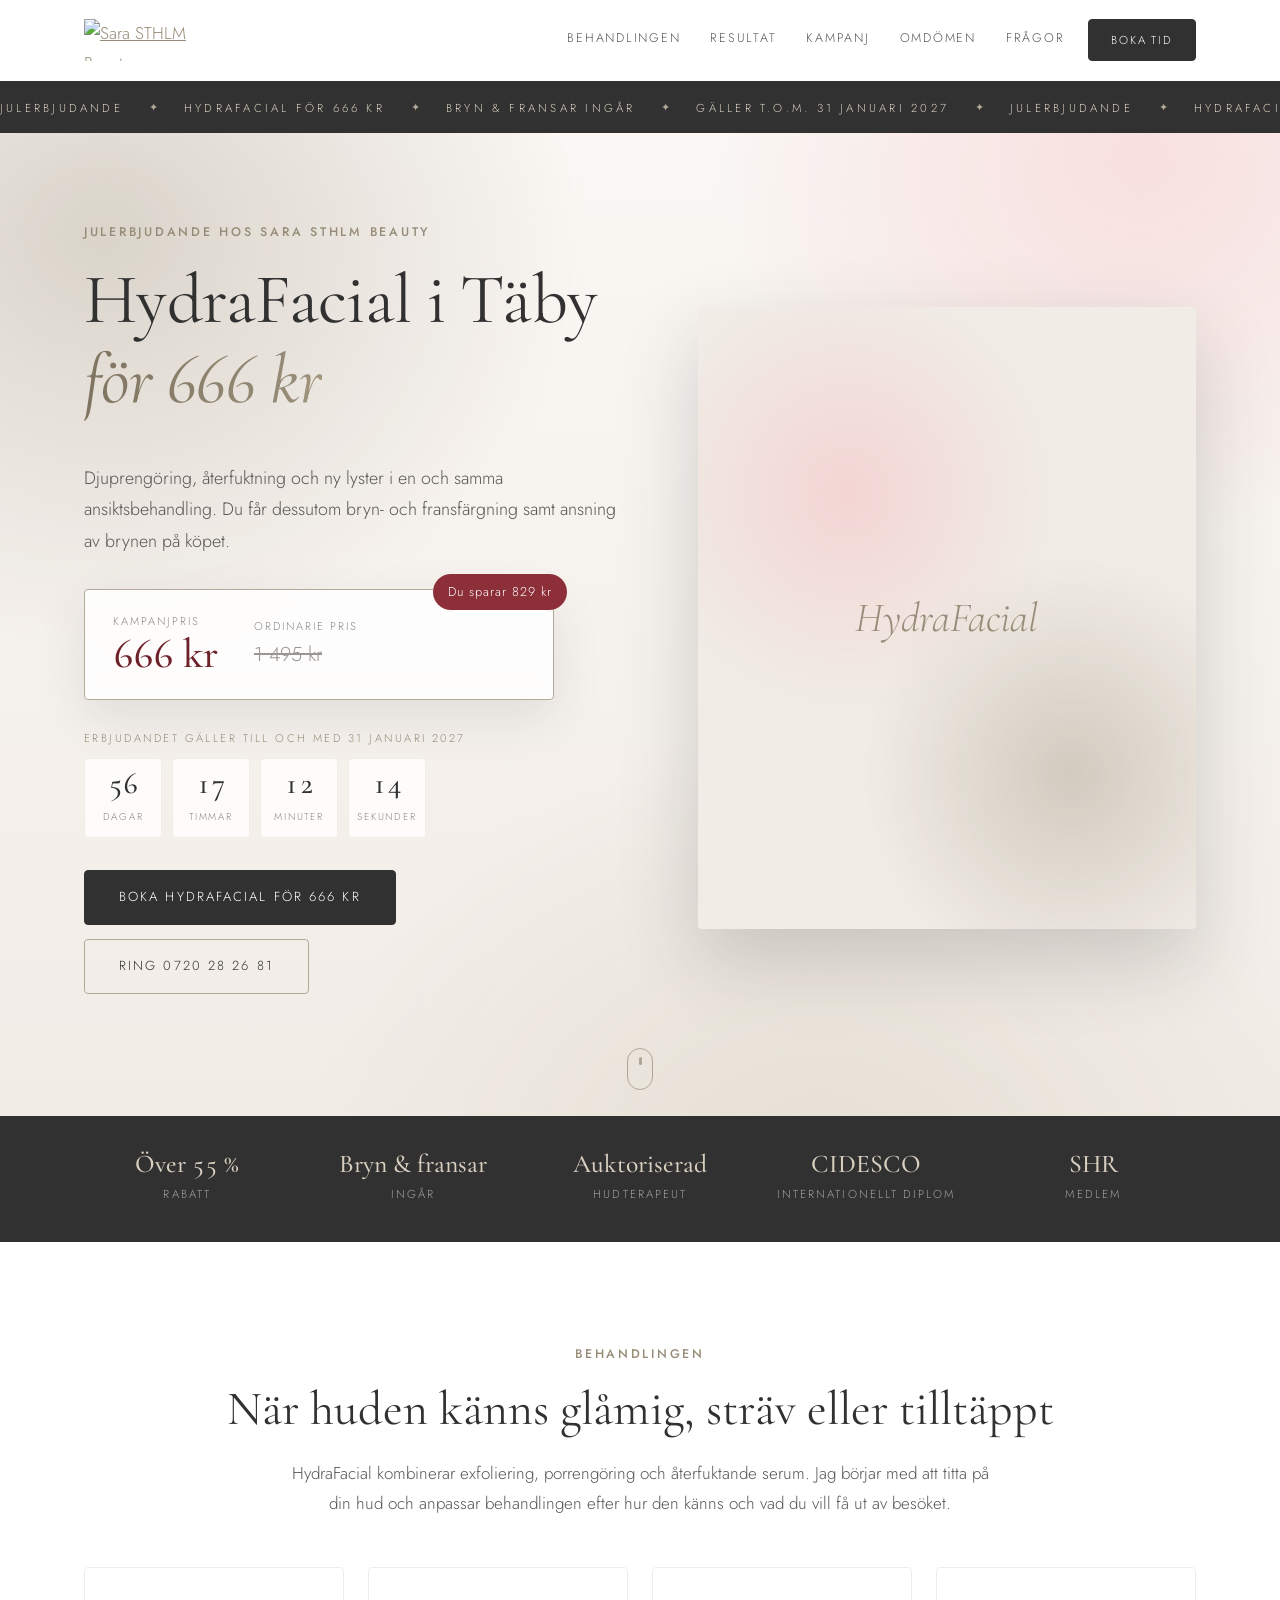
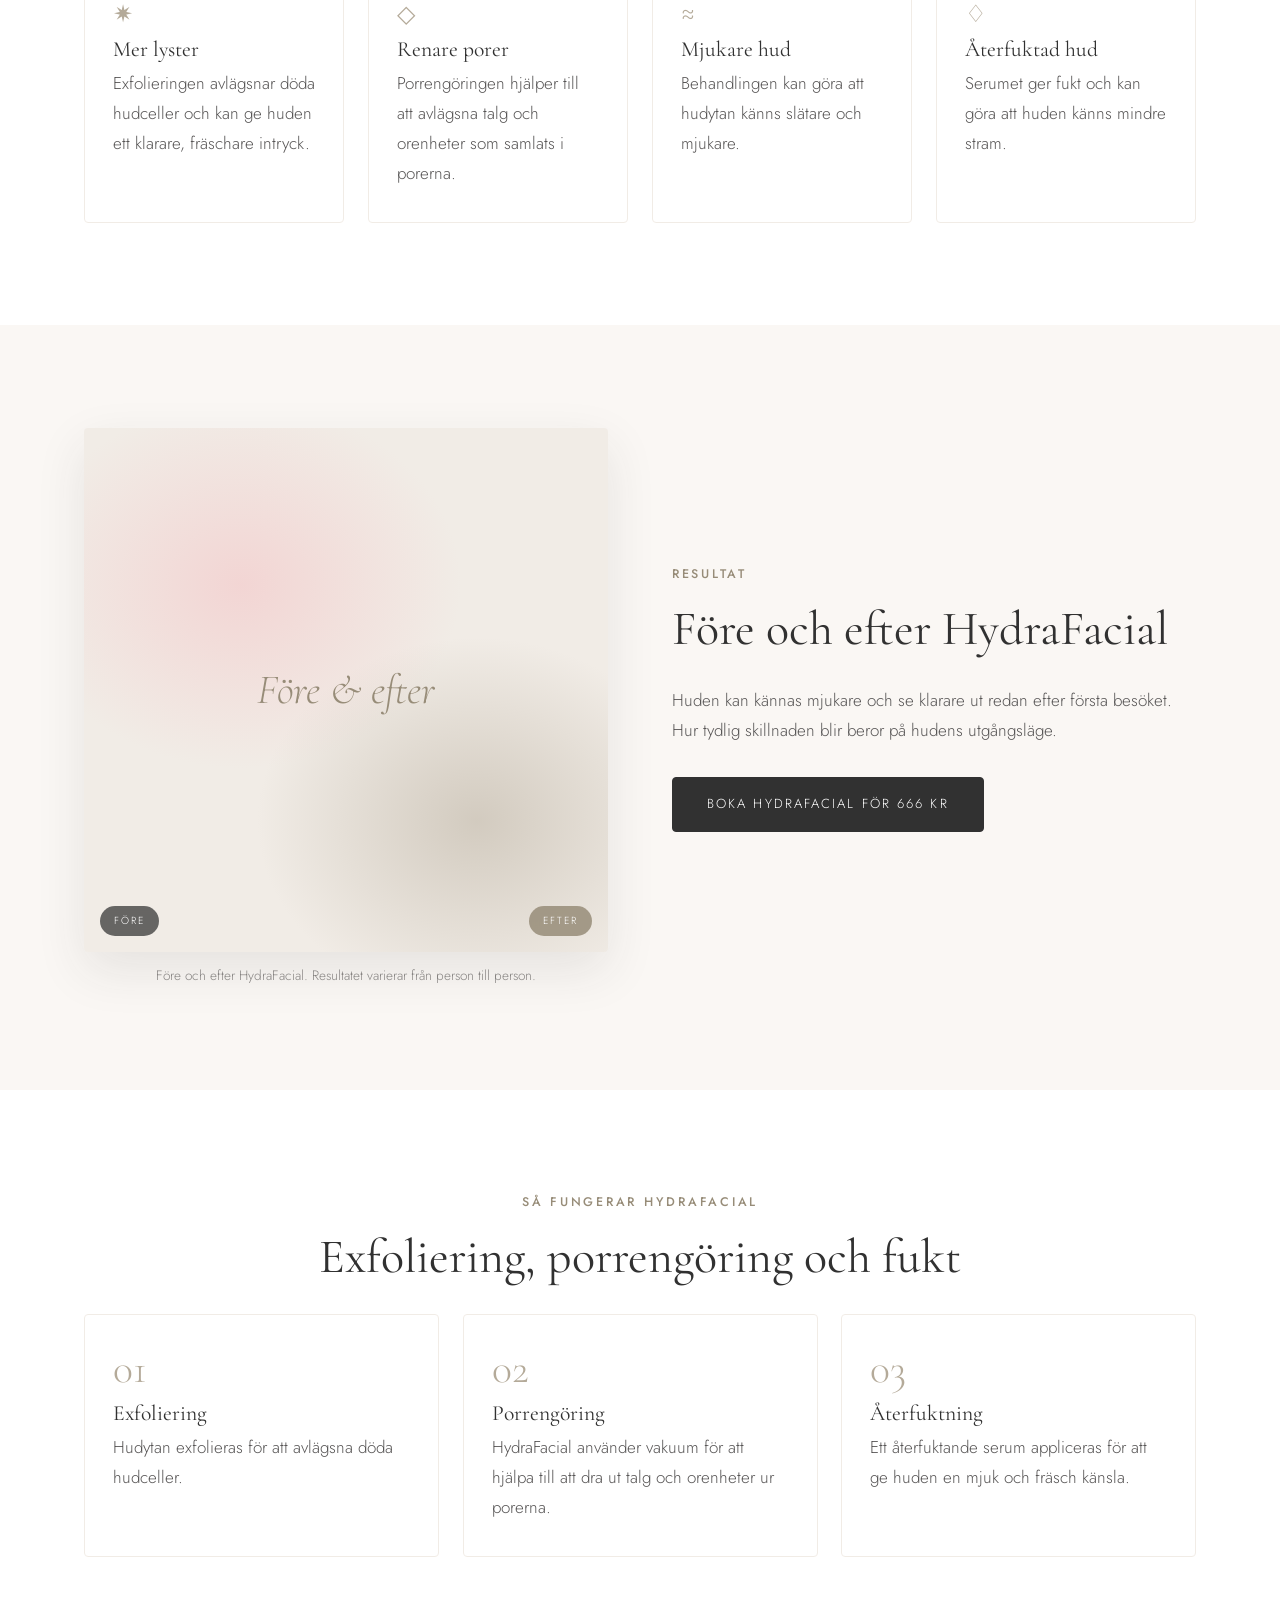
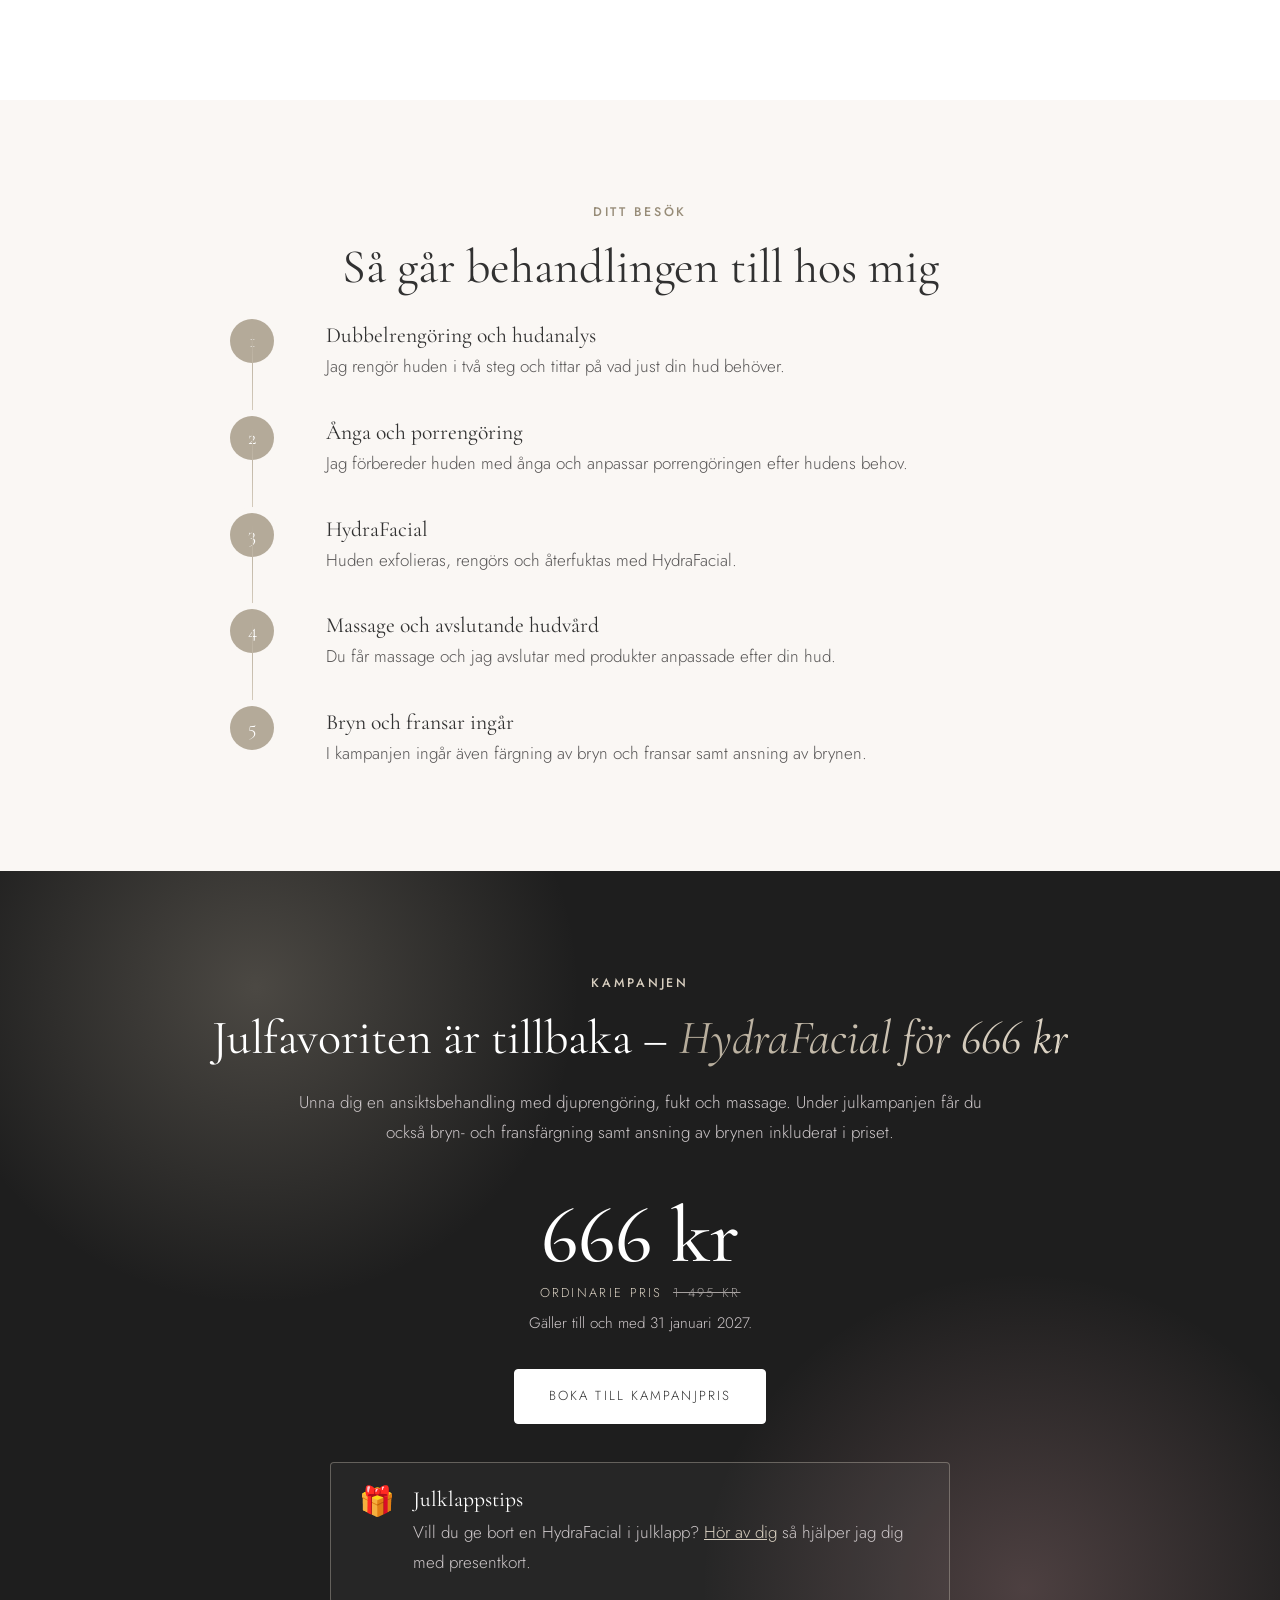
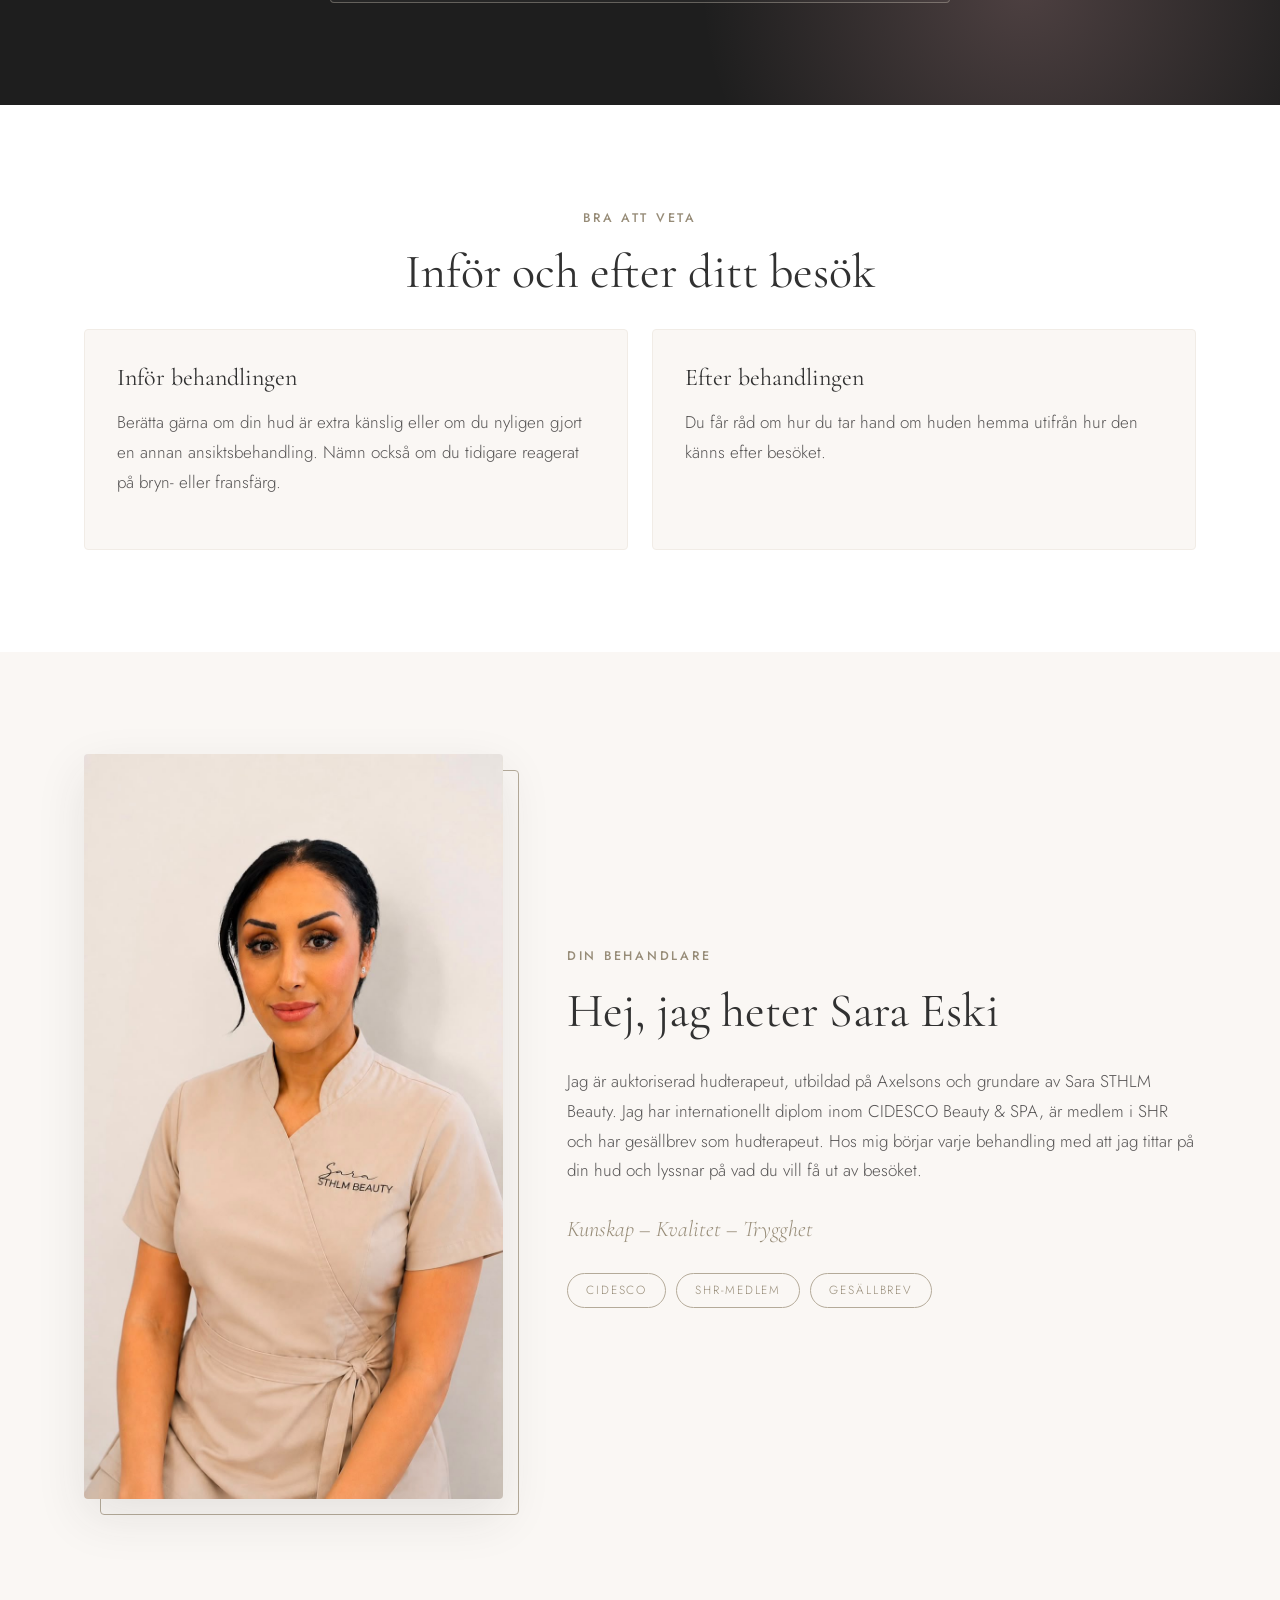
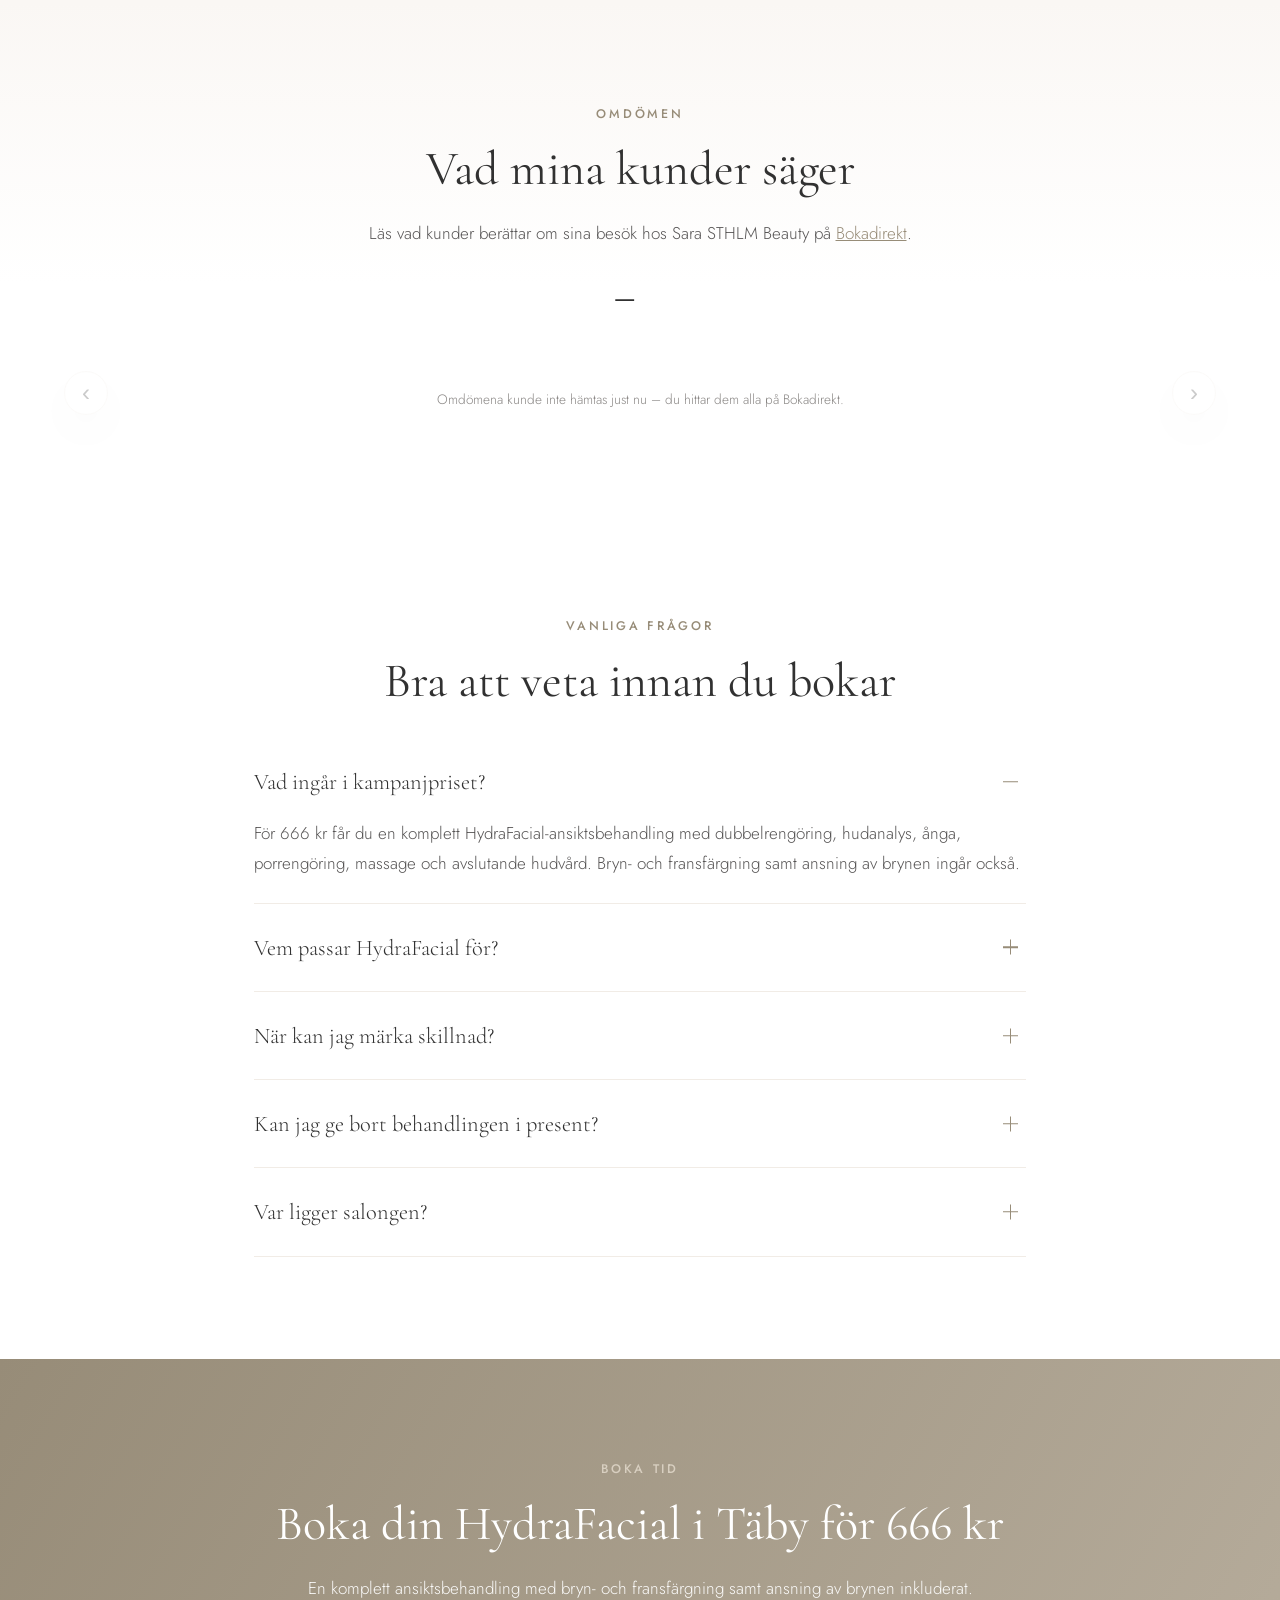
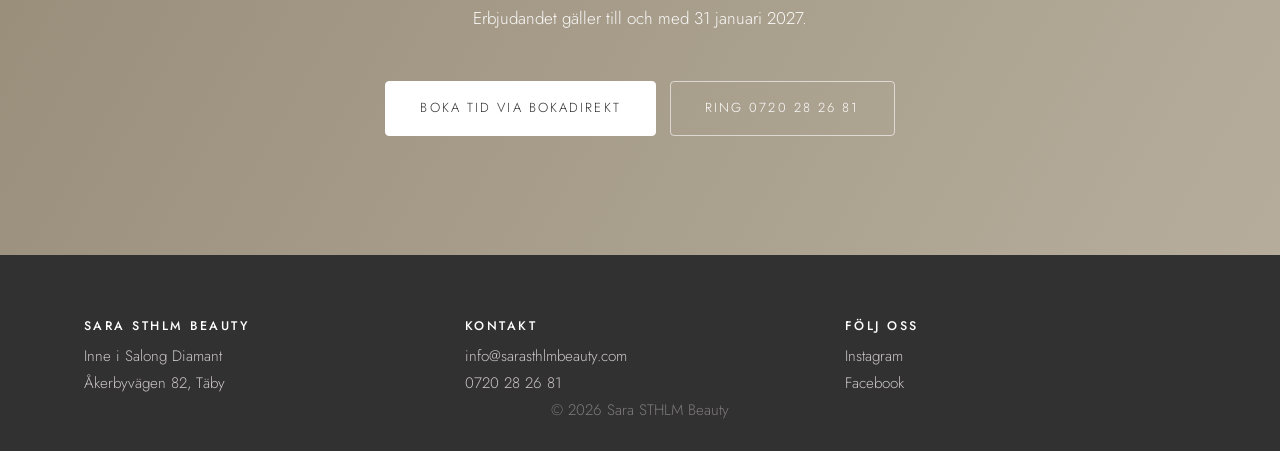
==== hydrafacial-jul.html @ 2bb3a69a "Add HydraFacial Christmas campaign landing page Co-authored-by: copilot-swe-agent[bot] <198982749+Co" ====
<!DOCTYPE html>
<html lang="sv">
<head>
<meta charset="UTF-8">
<meta name="viewport" content="width=device-width, initial-scale=1">
<title>HydraFacial i Täby för 666 kr | Sara STHLM Beauty</title>
<meta name="description" content="Boka HydraFacial i Täby för 666 kr hos Sara STHLM Beauty. Bryn- och fransfärgning samt ansning av brynen ingår. Gäller till 31 januari 2027.">
<meta name="theme-color" content="#313131">
<meta property="og:title" content="HydraFacial i Täby för 666 kr | Sara STHLM Beauty">
<meta property="og:description" content="Boka HydraFacial i Täby för 666 kr hos Sara STHLM Beauty. Bryn- och fransfärgning samt ansning av brynen ingår. Gäller till 31 januari 2027.">
<meta property="og:image" content="Images/hydrafacial-hero.jpg">
<meta property="og:type" content="website">
<meta property="og:locale" content="sv_SE">
<link rel="icon" href="https://sarasthlmbeauty.com/wp-content/uploads/2023/06/black512-e1685994272673-150x150.png">
<link rel="preconnect" href="https://fonts.googleapis.com">
<link rel="preconnect" href="https://fonts.gstatic.com" crossorigin>
<link href="https://fonts.googleapis.com/css2?family=Cormorant+Garamond:ital,wght@0,300;0,400;0,500;0,600;1,300;1,400&family=Jost:wght@300;400;500;600&display=swap" rel="stylesheet">
<link rel="stylesheet" href="styles.css">
<link rel="stylesheet" href="jul.css">
<!-- Meta Pixel Code -->
<script>
!function(f,b,e,v,n,t,s)
{if(f.fbq)return;n=f.fbq=function(){n.callMethod?
n.callMethod.apply(n,arguments):n.queue.push(arguments)};
if(!f._fbq)f._fbq=n;n.push=n;n.loaded=!0;n.version='2.0';
n.queue=[];t=b.createElement(e);t.async=!0;
t.src=v;s=b.getElementsByTagName(e)[0];
s.parentNode.insertBefore(t,s)}(window, document,'script',
'https://connect.facebook.net/en_US/fbevents.js');
fbq('init', '1080214781386083');
fbq('track', 'PageView');
</script>
<noscript><img height="1" width="1" style="display:none"
src="https://www.facebook.com/tr?id=1080214781386083&ev=PageView&noscript=1"
/></noscript>
<!-- End Meta Pixel Code -->
</head>
<body class="theme-jul">

<div class="scroll-progress" aria-hidden="true"><span></span></div>

<header class="site-header" id="top">
  <div class="wrap header-inner">
    <a class="logo" href="https://sarasthlmbeauty.com/" aria-label="Sara STHLM Beauty – startsida">
      <img src="https://sarasthlmbeauty.com/wp-content/uploads/2023/06/black72-rectangle-300x115.png" alt="Sara STHLM Beauty" width="300" height="115">
    </a>
    <nav class="header-nav" aria-label="Sidnavigering">
      <a href="#behandlingen">Behandlingen</a>
      <a href="#resultat">Resultat</a>
      <a href="#kampanj">Kampanj</a>
      <a href="#omdomen">Omdömen</a>
      <a href="#faq">Frågor</a>
    </nav>
    <a class="btn btn-small btn-shine" href="https://www.bokadirekt.se/places/sara-sthlm-beauty-58093" target="_blank" rel="noopener">Boka tid</a>
  </div>
</header>

<div class="ticker" aria-hidden="true">
  <div class="ticker-track">
    <span>Julerbjudande</span><i>✦</i><span>HydraFacial för 666 kr</span><i>✦</i><span>Bryn &amp; fransar ingår</span><i>✦</i><span>Gäller t.o.m. 31 januari 2027</span><i>✦</i>
    <span>Julerbjudande</span><i>✦</i><span>HydraFacial för 666 kr</span><i>✦</i><span>Bryn &amp; fransar ingår</span><i>✦</i><span>Gäller t.o.m. 31 januari 2027</span><i>✦</i>
  </div>
</div>

<!-- HERO -->
<section class="hero">
  <div class="hero-aura" aria-hidden="true"></div>
  <div class="hero-sparkles" aria-hidden="true"></div>
  <div class="wrap hero-inner">
    <div class="hero-copy">
      <span class="eyebrow" data-reveal>Julerbjudande hos Sara STHLM Beauty</span>
      <h1 data-reveal data-reveal-delay="80">
        <span class="line">HydraFacial i Täby</span>
        <span class="line"><em class="shimmer">för 666 kr</em></span>
      </h1>
      <p class="lead" data-reveal data-reveal-delay="160">Djuprengöring, återfuktning och ny lyster i en och samma ansiktsbehandling. Du får dessutom bryn- och fransfärgning samt ansning av brynen på köpet.</p>

      <div class="price-box" data-reveal data-reveal-delay="240">
        <div class="price-new">
          <span>Kampanjpris</span>
          <strong data-count-to="666" data-count-suffix=" kr">666 kr</strong>
        </div>
        <div class="price-old">
          <span>Ordinarie pris</span>
          <s>1 495 kr</s>
        </div>
        <div class="price-badge">Du sparar 829 kr</div>
      </div>

      <div class="countdown" data-reveal data-reveal-delay="300" data-deadline="2027-01-31T23:59:59+01:00">
        <p class="countdown-label">Erbjudandet gäller till och med 31 januari 2027</p>
        <div class="countdown-units">
          <div class="unit"><strong data-cd="days">–</strong><span>dagar</span></div>
          <div class="unit"><strong data-cd="hours">–</strong><span>timmar</span></div>
          <div class="unit"><strong data-cd="minutes">–</strong><span>minuter</span></div>
          <div class="unit"><strong data-cd="seconds">–</strong><span>sekunder</span></div>
        </div>
      </div>

      <div class="cta-row" data-reveal data-reveal-delay="360">
        <a class="btn btn-shine" href="https://www.bokadirekt.se/places/sara-sthlm-beauty-58093" target="_blank" rel="noopener">Boka HydraFacial för 666 kr</a>
        <a class="btn btn-ghost" href="tel:0720282681">Ring 0720 28 26 81</a>
      </div>
    </div>

    <figure class="hero-img" data-reveal="right" data-tilt>
      <div class="hero-img-frame img-slot" data-placeholder="HydraFacial">
        <!-- Lägg bilden i Images/hydrafacial-hero.jpg -->
        <img src="Images/hydrafacial-hero.jpg" alt="HydraFacial-behandling hos Sara STHLM Beauty i Täby" width="1320" height="1620" fetchpriority="high" onerror="this.parentNode.classList.add('is-missing')">
      </div>
    </figure>
  </div>

  <a class="scroll-hint" href="#behandlingen" aria-label="Scrolla ner"><span></span></a>
</section>

<!-- TRUST BAR -->
<section class="trustbar trustbar-5">
  <div class="wrap trustbar-inner">
    <div data-reveal><strong>Över 55 %</strong><span>rabatt</span></div>
    <div data-reveal data-reveal-delay="60"><strong>Bryn &amp; fransar</strong><span>ingår</span></div>
    <div data-reveal data-reveal-delay="120"><strong>Auktoriserad</strong><span>hudterapeut</span></div>
    <div data-reveal data-reveal-delay="180"><strong>CIDESCO</strong><span>internationellt diplom</span></div>
    <div data-reveal data-reveal-delay="240"><strong>SHR</strong><span>medlem</span></div>
  </div>
</section>

<!-- BEHANDLINGEN -->
<section class="section" id="behandlingen">
  <div class="wrap">
    <span class="eyebrow center" data-reveal>Behandlingen</span>
    <h2 class="center" data-reveal data-reveal-delay="60">När huden känns glåmig, sträv eller tilltäppt</h2>
    <p class="intro center" data-reveal data-reveal-delay="120">HydraFacial kombinerar exfoliering, porrengöring och återfuktande serum. Jag börjar med att titta på din hud och anpassar behandlingen efter hur den känns och vad du vill få ut av besöket.</p>

    <div class="grid grid-4">
      <article class="card" data-reveal>
        <span class="card-icon" aria-hidden="true">&#10039;</span>
        <h3>Mer lyster</h3>
        <p>Exfolieringen avlägsnar döda hudceller och kan ge huden ett klarare, fräschare intryck.</p>
      </article>
      <article class="card" data-reveal data-reveal-delay="80">
        <span class="card-icon" aria-hidden="true">&#9671;</span>
        <h3>Renare porer</h3>
        <p>Porrengöringen hjälper till att avlägsna talg och orenheter som samlats i porerna.</p>
      </article>
      <article class="card" data-reveal data-reveal-delay="160">
        <span class="card-icon" aria-hidden="true">&#8776;</span>
        <h3>Mjukare hud</h3>
        <p>Behandlingen kan göra att hudytan känns slätare och mjukare.</p>
      </article>
      <article class="card" data-reveal data-reveal-delay="240">
        <span class="card-icon" aria-hidden="true">&#9826;</span>
        <h3>Återfuktad hud</h3>
        <p>Serumet ger fukt och kan göra att huden känns mindre stram.</p>
      </article>
    </div>
  </div>
</section>

<!-- RESULTAT -->
<section class="section section-alt" id="resultat">
  <div class="wrap result">
    <figure class="result-img" data-reveal="left">
      <div class="img-slot" data-placeholder="Före &amp; efter">
        <!-- Lägg bilden i Images/hydrafacial-fore-efter.jpg -->
        <img src="Images/hydrafacial-fore-efter.jpg" alt="Före och efter HydraFacial" loading="lazy" width="1320" height="1320" onerror="this.parentNode.classList.add('is-missing')">
        <span class="img-tag img-tag-before">Före</span>
        <span class="img-tag img-tag-after">Efter</span>
      </div>
      <figcaption>Före och efter HydraFacial. Resultatet varierar från person till person.</figcaption>
    </figure>
    <div class="result-copy">
      <span class="eyebrow" data-reveal="right">Resultat</span>
      <h2 data-reveal="right" data-reveal-delay="60">Före och efter HydraFacial</h2>
      <p data-reveal="right" data-reveal-delay="120">Huden kan kännas mjukare och se klarare ut redan efter första besöket. Hur tydlig skillnaden blir beror på hudens utgångsläge.</p>
      <div class="cta-row" data-reveal="right" data-reveal-delay="180">
        <a class="btn btn-shine" href="https://www.bokadirekt.se/places/sara-sthlm-beauty-58093" target="_blank" rel="noopener">Boka HydraFacial för 666 kr</a>
      </div>
    </div>
  </div>
</section>

<!-- SÅ FUNGERAR HYDRAFACIAL -->
<section class="section">
  <div class="wrap">
    <span class="eyebrow center" data-reveal>Så fungerar HydraFacial</span>
    <h2 class="center" data-reveal data-reveal-delay="60">Exfoliering, porrengöring och fukt</h2>

    <div class="grid grid-3 steps">
      <article class="card card-step" data-reveal>
        <span class="step-no">01</span>
        <h3>Exfoliering</h3>
        <p>Hudytan exfolieras för att avlägsna döda hudceller.</p>
      </article>
      <article class="card card-step" data-reveal data-reveal-delay="120">
        <span class="step-no">02</span>
        <h3>Porrengöring</h3>
        <p>HydraFacial använder vakuum för att hjälpa till att dra ut talg och orenheter ur porerna.</p>
      </article>
      <article class="card card-step" data-reveal data-reveal-delay="240">
        <span class="step-no">03</span>
        <h3>Återfuktning</h3>
        <p>Ett återfuktande serum appliceras för att ge huden en mjuk och fräsch känsla.</p>
      </article>
    </div>
  </div>
</section>

<!-- DITT BESÖK -->
<section class="section section-alt">
  <div class="wrap">
    <span class="eyebrow center" data-reveal>Ditt besök</span>
    <h2 class="center" data-reveal data-reveal-delay="60">Så går behandlingen till hos mig</h2>

    <ol class="timeline">
      <li data-reveal="right">
        <h3>Dubbelrengöring och hudanalys</h3>
        <p>Jag rengör huden i två steg och tittar på vad just din hud behöver.</p>
      </li>
      <li data-reveal="right">
        <h3>Ånga och porrengöring</h3>
        <p>Jag förbereder huden med ånga och anpassar porrengöringen efter hudens behov.</p>
      </li>
      <li data-reveal="right">
        <h3>HydraFacial</h3>
        <p>Huden exfolieras, rengörs och återfuktas med HydraFacial.</p>
      </li>
      <li data-reveal="right">
        <h3>Massage och avslutande hudvård</h3>
        <p>Du får massage och jag avslutar med produkter anpassade efter din hud.</p>
      </li>
      <li data-reveal="right">
        <h3>Bryn och fransar ingår</h3>
        <p>I kampanjen ingår även färgning av bryn och fransar samt ansning av brynen.</p>
      </li>
    </ol>
  </div>
</section>

<!-- KAMPANJ -->
<section class="section campaign" id="kampanj">
  <div class="campaign-glow" aria-hidden="true"></div>
  <div class="wrap">
    <span class="eyebrow center light" data-reveal>Kampanjen</span>
    <h2 class="center" data-reveal data-reveal-delay="60">Julfavoriten är tillbaka – <em class="shimmer">HydraFacial för 666 kr</em></h2>
    <p class="intro center" data-reveal data-reveal-delay="120">Unna dig en ansiktsbehandling med djuprengöring, fukt och massage. Under julkampanjen får du också bryn- och fransfärgning samt ansning av brynen inkluderat i priset.</p>

    <div class="offer" data-reveal>
      <strong class="offer-price">666 kr</strong>
      <span class="offer-meta">Ordinarie pris <s>1 495 kr</s></span>
      <span class="offer-valid">Gäller till och med 31 januari 2027.</span>
    </div>

    <div class="cta-row center-row" data-reveal>
      <a class="btn btn-light btn-shine" href="https://www.bokadirekt.se/places/sara-sthlm-beauty-58093" target="_blank" rel="noopener">Boka till kampanjpris</a>
    </div>

    <div class="gift" data-reveal>
      <span class="gift-icon" aria-hidden="true">&#127873;</span>
      <div>
        <h3>Julklappstips</h3>
        <p>Vill du ge bort en HydraFacial i julklapp? <a href="mailto:info@sarasthlmbeauty.com?subject=Presentkort%20HydraFacial">Hör av dig</a> så hjälper jag dig med presentkort.</p>
      </div>
    </div>
  </div>
</section>

<!-- INFÖR OCH EFTER -->
<section class="section">
  <div class="wrap">
    <span class="eyebrow center" data-reveal>Bra att veta</span>
    <h2 class="center" data-reveal data-reveal-delay="60">Inför och efter ditt besök</h2>

    <div class="grid grid-2">
      <div class="panel" data-reveal="left">
        <h3 class="panel-title">Inför behandlingen</h3>
        <p>Berätta gärna om din hud är extra känslig eller om du nyligen gjort en annan ansiktsbehandling. Nämn också om du tidigare reagerat på bryn- eller fransfärg.</p>
      </div>
      <div class="panel" data-reveal="right">
        <h3 class="panel-title">Efter behandlingen</h3>
        <p>Du får råd om hur du tar hand om huden hemma utifrån hur den känns efter besöket.</p>
      </div>
    </div>
  </div>
</section>

<!-- BEHANDLARE -->
<section class="section section-alt">
  <div class="wrap therapist">
    <figure class="therapist-img" data-reveal="left">
      <img src="Images/Me.jpeg" alt="Sara Eski, auktoriserad hudterapeut" loading="lazy">
    </figure>
    <div class="therapist-copy">
      <span class="eyebrow" data-reveal="right">Din behandlare</span>
      <h2 data-reveal="right" data-reveal-delay="60">Hej, jag heter Sara Eski</h2>
      <p data-reveal="right" data-reveal-delay="120">Jag är auktoriserad hudterapeut, utbildad på Axelsons och grundare av Sara STHLM Beauty. Jag har internationellt diplom inom CIDESCO Beauty &amp; SPA, är medlem i SHR och har gesällbrev som hudterapeut. Hos mig börjar varje behandling med att jag tittar på din hud och lyssnar på vad du vill få ut av besöket.</p>
      <p class="motto" data-reveal="right" data-reveal-delay="180">Kunskap – Kvalitet – Trygghet</p>
      <ul class="badges" data-reveal="right" data-reveal-delay="240">
        <li>CIDESCO</li>
        <li>SHR-medlem</li>
        <li>Gesällbrev</li>
      </ul>
    </div>
  </div>
</section>

<!-- OMDÖMEN -->
<!-- Byt till den relativa sökvägen "/wp-json/custom/v1/bokadirekt-reviews" när sidan ligger på samma domän som WordPress. -->
<section class="section reviews-section" id="omdomen" data-reviews-endpoint="https://sarasthlmbeauty.com/wp-json/custom/v1/bokadirekt-reviews">
  <div class="wrap">
    <span class="eyebrow center" data-reveal>Omdömen</span>
    <h2 class="center" data-reveal data-reveal-delay="60">Vad mina kunder säger</h2>
    <p class="intro center" data-reveal data-reveal-delay="120">Läs vad kunder berättar om sina besök hos Sara STHLM Beauty på <a href="https://www.bokadirekt.se/places/sara-sthlm-beauty-58093" target="_blank" rel="noopener">Bokadirekt</a>.</p>

    <div class="reviews-summary" data-reviews-summary hidden>
      <strong class="reviews-score" data-reviews-average>&ndash;</strong>
      <span class="stars" data-reviews-stars aria-hidden="true"></span>
      <span class="reviews-count" data-reviews-count></span>
    </div>

    <div class="reviews-rail">
      <button class="rv-nav rv-prev" type="button" aria-label="Föregående omdömen" hidden>&lsaquo;</button>
      <div class="reviews-track" data-reviews-track tabindex="0" role="list" aria-label="Kundomdömen" aria-busy="true">
        <article class="review-card is-skeleton" aria-hidden="true"><span class="sk"></span><span class="sk"></span><span class="sk"></span><span class="sk"></span></article>
        <article class="review-card is-skeleton" aria-hidden="true"><span class="sk"></span><span class="sk"></span><span class="sk"></span><span class="sk"></span></article>
        <article class="review-card is-skeleton" aria-hidden="true"><span class="sk"></span><span class="sk"></span><span class="sk"></span><span class="sk"></span></article>
      </div>
      <button class="rv-nav rv-next" type="button" aria-label="Fler omdömen" hidden>&rsaquo;</button>
    </div>

    <p class="reviews-status" data-reviews-status role="status">Hämtar omdömen&hellip;</p>
  </div>
</section>

<!-- FAQ -->
<section class="section" id="faq">
  <div class="wrap wrap-narrow">
    <span class="eyebrow center" data-reveal>Vanliga frågor</span>
    <h2 class="center" data-reveal data-reveal-delay="60">Bra att veta innan du bokar</h2>

    <div class="faq" data-reveal>
      <details open>
        <summary>Vad ingår i kampanjpriset?</summary>
        <div class="faq-body"><p>För 666 kr får du en komplett HydraFacial-ansiktsbehandling med dubbelrengöring, hudanalys, ånga, porrengöring, massage och avslutande hudvård. Bryn- och fransfärgning samt ansning av brynen ingår också.</p></div>
      </details>
      <details>
        <summary>Vem passar HydraFacial för?</summary>
        <div class="faq-body"><p>Det kan passa dig som upplever att huden känns glåmig, sträv, torr eller tilltäppt. Jag gör en hudanalys på plats och anpassar behandlingen efter din hud.</p></div>
      </details>
      <details>
        <summary>När kan jag märka skillnad?</summary>
        <div class="faq-body"><p>Huden kan kännas mjukare och se mer återfuktad ut direkt efter besöket. Resultatet varierar från person till person.</p></div>
      </details>
      <details>
        <summary>Kan jag ge bort behandlingen i present?</summary>
        <div class="faq-body"><p>Ja, hör av dig om du vill ge bort en HydraFacial så hjälper jag dig med presentkort.</p></div>
      </details>
      <details>
        <summary>Var ligger salongen?</summary>
        <div class="faq-body"><p>Sara STHLM Beauty finns inne i Salong Diamant i Storstugan på <a href="https://www.google.com/maps?q=%C3%85kerbyv%C3%A4gen+82+T%C3%A4by" target="_blank" rel="noopener">Åkerbyvägen 82 i Täby</a>.</p></div>
      </details>
    </div>
  </div>
</section>

<!-- SLUT-CTA -->
<section class="final-cta">
  <div class="cta-shine" aria-hidden="true"></div>
  <div class="wrap">
    <span class="eyebrow center light" data-reveal>Boka tid</span>
    <h2 class="center" data-reveal data-reveal-delay="60">Boka din HydraFacial i Täby för 666 kr</h2>
    <p class="intro center" data-reveal data-reveal-delay="120">En komplett ansiktsbehandling med bryn- och fransfärgning samt ansning av brynen inkluderat. Erbjudandet gäller till och med 31 januari 2027.</p>
    <div class="cta-row center-row" data-reveal data-reveal-delay="180">
      <a class="btn btn-light btn-shine" href="https://www.bokadirekt.se/places/sara-sthlm-beauty-58093" target="_blank" rel="noopener">Boka tid via Bokadirekt</a>
      <a class="btn btn-ghost-light" href="tel:0720282681">Ring 0720 28 26 81</a>
    </div>
  </div>
</section>

<footer class="site-footer">
  <div class="wrap footer-grid footer-grid-3">
    <div data-reveal>
      <h4>Sara STHLM Beauty</h4>
      <p>Inne i Salong Diamant<br>
      <a href="https://www.google.com/maps?q=%C3%85kerbyv%C3%A4gen+82+T%C3%A4by" target="_blank" rel="noopener">Åkerbyvägen 82, Täby</a></p>
    </div>
    <div data-reveal data-reveal-delay="80">
      <h4>Kontakt</h4>
      <p><a href="mailto:info@sarasthlmbeauty.com">info@sarasthlmbeauty.com</a><br>
      <a href="tel:0720282681">0720 28 26 81</a></p>
    </div>
    <div data-reveal data-reveal-delay="160">
      <h4>Följ oss</h4>
      <p><a href="https://instagram.com/sarasthlmbeauty" target="_blank" rel="noopener">Instagram</a><br>
      <a href="https://www.facebook.com/sarasthlmbeauty" target="_blank" rel="noopener">Facebook</a></p>
    </div>
  </div>
  <p class="copyright">&copy; <span data-year>2026</span> Sara STHLM Beauty</p>
</footer>

<a class="sticky-cta" href="https://www.bokadirekt.se/places/sara-sthlm-beauty-58093" target="_blank" rel="noopener">Boka HydraFacial &ndash; 666 kr</a>
<a class="to-top" href="#top" aria-label="Till toppen">&uarr;</a>

<script src="script.js" defer></script>
</body>
</html>
---- styles.css ----
:root {
  --gold: #b4aa99;
  --gold-light: #d8cfc0;
  --gold-dark: #978c78;
  --soft: #ccc6c8;
  --pink: #f4b9bd;
  --ink: #313131;
  --ink-2: #1e1e1e;
  --muted: #585656;
  --cream: #faf7f4;
  --sand: #f1ece6;
  --white: #ffffff;
  --radius: 4px;
  --maxw: 1160px;
  --ease: cubic-bezier(.22, 1, .36, 1);
  --shadow-soft: 0 18px 50px rgba(49, 49, 49, .10);
  --shadow-deep: 0 30px 80px rgba(49, 49, 49, .20);
}

* { box-sizing: border-box; }

html {
  scroll-behavior: smooth;
  -webkit-text-size-adjust: 100%;
}

body {
  margin: 0;
  font-family: 'Jost', 'Helvetica Neue', Arial, sans-serif;
  font-weight: 300;
  font-size: 17px;
  line-height: 1.75;
  color: var(--muted);
  background: var(--white);
  overflow-x: hidden;
  -webkit-font-smoothing: antialiased;
}

img { max-width: 100%; display: block; height: auto; }
a { color: var(--gold-dark); }

:focus-visible {
  outline: 2px solid var(--gold-dark);
  outline-offset: 3px;
}

h1, h2, h3, h4 {
  font-family: 'Cormorant Garamond', Georgia, serif;
  color: var(--ink);
  font-weight: 400;
  line-height: 1.14;
  margin: 0 0 .6em;
}

h1 { font-size: clamp(2.5rem, 6vw, 4.4rem); letter-spacing: -.01em; }
h1 .line { display: block; }
h1 em, h2 em { font-style: italic; color: var(--gold-dark); }
h2 { font-size: clamp(1.95rem, 4vw, 3rem); }
h3 { font-size: 1.35rem; }
h4 { font-size: 1.1rem; letter-spacing: .04em; }

.wrap { width: 100%; max-width: var(--maxw); margin: 0 auto; padding: 0 24px; }
.wrap-narrow { max-width: 820px; }
.center { text-align: center; }
.center-row { justify-content: center; }

.eyebrow {
  display: block;
  font-size: .78rem;
  letter-spacing: .22em;
  text-transform: uppercase;
  color: var(--gold-dark);
  font-weight: 500;
  margin-bottom: 1rem;
}
.eyebrow.light { color: var(--gold-light); }

.intro { max-width: 720px; margin: 0 auto 3rem; }
h2.center + .intro { margin-top: -.4rem; }

.disclaimer {
  font-size: .86rem;
  color: #8a8785;
  text-align: center;
  max-width: 760px;
  margin: 2.5rem auto 0;
  font-style: italic;
}

/* ============ Shimmer text ============ */
.shimmer {
  background: linear-gradient(100deg, #7d735f 0%, var(--gold-dark) 30%, #c9b98f 46%, #e2d5b4 50%, #c9b98f 54%, var(--gold-dark) 70%, #7d735f 100%);
  background-size: 300% 100%;
  -webkit-background-clip: text;
  background-clip: text;
  color: transparent;
  animation: shimmer 7s linear infinite;
}
.campaign .shimmer {
  background-image: linear-gradient(100deg, var(--gold) 0%, var(--gold-light) 30%, #f7eddb 46%, #ffffff 50%, #f7eddb 54%, var(--gold-light) 70%, var(--gold) 100%);
}
@keyframes shimmer {
  0%   { background-position: 130% 0; }
  100% { background-position: -130% 0; }
}

/* ============ Scroll progress ============ */
.scroll-progress {
  position: fixed;
  inset: 0 0 auto 0;
  height: 3px;
  z-index: 90;
  pointer-events: none;
}
.scroll-progress span {
  display: block;
  height: 100%;
  width: 0;
  background: linear-gradient(90deg, var(--gold), var(--pink), var(--gold-dark));
  transition: width .1s linear;
}

/* ============ Buttons ============ */
.btn {
  position: relative;
  display: inline-block;
  background: var(--ink);
  color: var(--white);
  padding: 15px 34px;
  font-size: .82rem;
  letter-spacing: .16em;
  text-transform: uppercase;
  text-decoration: none;
  border: 1px solid var(--ink);
  border-radius: var(--radius);
  overflow: hidden;
  isolation: isolate;
  transition: background .3s var(--ease), color .3s var(--ease),
              border-color .3s var(--ease), transform .3s var(--ease),
              box-shadow .3s var(--ease);
}
.btn:hover,
.btn:focus-visible {
  background: var(--gold-dark);
  border-color: var(--gold-dark);
  color: var(--white);
  transform: translateY(-2px);
  box-shadow: 0 12px 28px rgba(151, 140, 120, .35);
}
.btn:active { transform: translateY(0); }

.btn-shine::after {
  content: "";
  position: absolute;
  top: 0;
  left: -120%;
  width: 60%;
  height: 100%;
  background: linear-gradient(100deg, transparent, rgba(255, 255, 255, .55), transparent);
  transform: skewX(-20deg);
  animation: btnShine 4.5s ease-in-out infinite;
  z-index: -1;
}
@keyframes btnShine {
  0%, 60% { left: -120%; }
  100%    { left: 160%; }
}

.btn-ghost { background: transparent; color: var(--ink); border-color: var(--gold); }
.btn-ghost:hover { background: var(--gold); border-color: var(--gold); color: var(--white); }

.btn-light { background: var(--white); color: var(--ink); border-color: var(--white); }
.btn-light:hover { background: var(--ink); color: var(--white); border-color: var(--ink); }

.btn-ghost-light { background: transparent; color: var(--white); border-color: rgba(255, 255, 255, .6); }
.btn-ghost-light:hover { background: var(--white); color: var(--ink); border-color: var(--white); }

.btn-small { padding: 10px 22px; font-size: .72rem; }

.cta-row { display: flex; flex-wrap: wrap; gap: 14px; margin: 2rem 0 1.2rem; }

/* ============ Header ============ */
.site-header {
  position: sticky;
  top: 0;
  z-index: 70;
  background: rgba(255, 255, 255, .9);
  backdrop-filter: blur(10px);
  border-bottom: 1px solid transparent;
  transition: box-shadow .4s var(--ease), border-color .4s var(--ease), background .4s var(--ease);
}
.site-header.is-stuck {
  border-bottom-color: var(--sand);
  box-shadow: 0 8px 30px rgba(49, 49, 49, .07);
  background: rgba(255, 255, 255, .97);
}
.header-inner { display: flex; align-items: center; gap: 24px; min-height: 80px; }
.logo img {
  height: 42px;
  width: auto;
  transition: height .4s var(--ease);
}
.site-header.is-stuck .logo img { height: 34px; }

.header-nav { margin-left: auto; display: flex; gap: 30px; }
.header-nav a {
  position: relative;
  color: var(--muted);
  text-decoration: none;
  font-size: .78rem;
  letter-spacing: .14em;
  text-transform: uppercase;
  padding-bottom: 3px;
}
.header-nav a::after {
  content: "";
  position: absolute;
  left: 0;
  bottom: 0;
  height: 1px;
  width: 100%;
  background: var(--gold-dark);
  transform: scaleX(0);
  transform-origin: right;
  transition: transform .4s var(--ease);
}
.header-nav a:hover { color: var(--gold-dark); }
.header-nav a:hover::after,
.header-nav a.is-active::after { transform: scaleX(1); transform-origin: left; }
.header-nav a.is-active { color: var(--ink); }

/* ============ Ticker ============ */
.ticker {
  background: var(--ink);
  color: var(--gold-light);
  overflow: hidden;
  padding: 11px 0;
  white-space: nowrap;
}
.ticker-track {
  display: inline-flex;
  align-items: center;
  gap: 26px;
  animation: ticker 34s linear infinite;
  will-change: transform;
}
.ticker span {
  font-size: .72rem;
  letter-spacing: .28em;
  text-transform: uppercase;
}
.ticker i { color: var(--gold); font-style: normal; font-size: .7rem; }
@keyframes ticker {
  from { transform: translateX(0); }
  to   { transform: translateX(-50%); }
}

/* ============ Hero ============ */
.hero {
  position: relative;
  overflow: hidden;
  background: linear-gradient(180deg, var(--cream) 0%, var(--sand) 100%);
  padding: clamp(54px, 7vw, 100px) 0 clamp(70px, 8vw, 120px);
}
.hero-aura {
  position: absolute;
  inset: -30% -20%;
  background:
    radial-gradient(38% 38% at 20% 25%, rgba(180, 170, 153, .45), transparent 70%),
    radial-gradient(34% 34% at 78% 20%, rgba(244, 185, 189, .38), transparent 70%),
    radial-gradient(40% 40% at 60% 85%, rgba(216, 207, 192, .45), transparent 70%);
  filter: blur(10px);
  animation: aura 22s ease-in-out infinite alternate;
  pointer-events: none;
}
@keyframes aura {
  0%   { transform: translate3d(0, 0, 0) scale(1); }
  50%  { transform: translate3d(3%, -2%, 0) scale(1.08); }
  100% { transform: translate3d(-3%, 2%, 0) scale(1.03); }
}

.hero-sparkles { position: absolute; inset: 0; pointer-events: none; }
.hero-sparkles i {
  position: absolute;
  width: 5px;
  height: 5px;
  border-radius: 50%;
  background: rgba(255, 255, 255, .95);
  box-shadow: 0 0 10px 2px rgba(216, 207, 192, .9);
  opacity: 0;
  animation: floatUp linear infinite;
}
@keyframes floatUp {
  0%   { opacity: 0; transform: translateY(20px) scale(.5); }
  15%  { opacity: .9; }
  85%  { opacity: .6; }
  100% { opacity: 0; transform: translateY(-130px) scale(1.15); }
}

.hero-inner {
  position: relative;
  display: grid;
  grid-template-columns: 1.05fr .95fr;
  gap: clamp(32px, 5vw, 72px);
  align-items: center;
}
.hero .lead { font-size: 1.12rem; max-width: 34em; }

.price-box {
  position: relative;
  display: flex;
  align-items: center;
  gap: 36px;
  background: rgba(255, 255, 255, .85);
  backdrop-filter: blur(6px);
  border: 1px solid var(--gold);
  border-radius: var(--radius);
  padding: 22px 28px;
  margin-top: 2rem;
  max-width: 470px;
  box-shadow: var(--shadow-soft);
}
.price-box span {
  display: block;
  font-size: .7rem;
  letter-spacing: .18em;
  text-transform: uppercase;
  color: #8a8785;
}
.price-old s { font-size: 1.25rem; color: #9a9694; }
.price-new strong {
  font-family: 'Cormorant Garamond', Georgia, serif;
  font-size: 2.6rem;
  font-weight: 500;
  color: var(--ink);
  line-height: 1.1;
  font-variant-numeric: tabular-nums;
}
.price-badge {
  position: absolute;
  top: -16px;
  right: -14px;
  background: var(--gold-dark);
  color: var(--white);
  font-size: .8rem;
  letter-spacing: .08em;
  padding: 7px 15px;
  border-radius: 999px;
  animation: pulse 2.8s var(--ease) infinite;
}
@keyframes pulse {
  0%, 100% { box-shadow: 0 0 0 0 rgba(151, 140, 120, .55); }
  70%      { box-shadow: 0 0 0 16px rgba(151, 140, 120, 0); }
}

/* Countdown */
.countdown { margin-top: 1.8rem; }
.countdown-label {
  margin: 0 0 .6rem;
  font-size: .7rem;
  letter-spacing: .22em;
  text-transform: uppercase;
  color: var(--gold-dark);
}
.countdown-units { display: flex; gap: 10px; flex-wrap: wrap; }
.countdown .unit {
  min-width: 78px;
  text-align: center;
  background: rgba(255, 255, 255, .8);
  border: 1px solid var(--sand);
  border-radius: var(--radius);
  padding: 10px 8px 8px;
}
.countdown .unit strong {
  display: block;
  font-family: 'Cormorant Garamond', Georgia, serif;
  font-size: 1.9rem;
  font-weight: 500;
  color: var(--ink);
  line-height: 1;
  font-variant-numeric: tabular-nums;
}
.countdown .unit span {
  font-size: .62rem;
  letter-spacing: .18em;
  text-transform: uppercase;
  color: #8a8785;
}
.countdown .unit strong.tick { animation: tick .45s var(--ease); }
@keyframes tick {
  0%   { transform: translateY(-40%); opacity: 0; }
  100% { transform: translateY(0); opacity: 1; }
}
.countdown.is-over .countdown-units { display: none; }

.fineprint { font-size: .85rem; color: #8a8785; margin: 0; }

/* Hero image */
.hero-img { margin: 0; perspective: 1000px; }
.hero-img-frame {
  position: relative;
  border-radius: var(--radius);
  overflow: hidden;
  box-shadow: var(--shadow-deep);
  transition: transform .5s var(--ease);
  transform-style: preserve-3d;
}
.hero-img-frame::after {
  content: "";
  position: absolute;
  inset: 0;
  background: linear-gradient(115deg, transparent 38%, rgba(255, 255, 255, .35) 50%, transparent 62%);
  transform: translateX(-120%);
  animation: sheen 6s ease-in-out infinite;
  pointer-events: none;
}
@keyframes sheen {
  0%, 55% { transform: translateX(-120%); }
  100%    { transform: translateX(120%); }
}
.hero-img img { width: 100%; }
.img-tag {
  position: absolute;
  bottom: 16px;
  background: rgba(49, 49, 49, .72);
  backdrop-filter: blur(4px);
  color: var(--white);
  font-size: .64rem;
  letter-spacing: .2em;
  text-transform: uppercase;
  padding: 6px 14px;
  border-radius: 999px;
}
.img-tag-before { left: 16px; }
.img-tag-after { right: 16px; background: rgba(151, 140, 120, .85); }
.hero-img figcaption {
  margin-top: 14px;
  font-size: .76rem;
  letter-spacing: .12em;
  text-transform: uppercase;
  color: #8a8785;
  text-align: center;
}

/* Scroll hint */
.scroll-hint {
  position: absolute;
  left: 50%;
  bottom: 26px;
  transform: translateX(-50%);
  width: 26px;
  height: 42px;
  border: 1px solid var(--gold-dark);
  border-radius: 999px;
  display: flex;
  justify-content: center;
  padding-top: 8px;
  opacity: .7;
}
.scroll-hint span {
  width: 3px;
  height: 8px;
  border-radius: 2px;
  background: var(--gold-dark);
  animation: scrollDot 1.8s var(--ease) infinite;
}
@keyframes scrollDot {
  0%   { opacity: 0; transform: translateY(-4px); }
  40%  { opacity: 1; }
  100% { opacity: 0; transform: translateY(14px); }
}

/* ============ Trust bar ============ */
.trustbar { background: var(--ink); color: var(--soft); padding: 34px 0; }
.trustbar-inner {
  display: grid;
  grid-template-columns: repeat(4, 1fr);
  gap: 20px;
  text-align: center;
}
.trustbar strong {
  display: block;
  font-family: 'Cormorant Garamond', Georgia, serif;
  font-size: 2rem;
  font-weight: 500;
  color: var(--gold-light);
  line-height: 1.1;
  font-variant-numeric: tabular-nums;
}
.trustbar span {
  font-size: .72rem;
  letter-spacing: .18em;
  text-transform: uppercase;
  color: #a5a09f;
}

/* ============ Sections ============ */
.section { padding: clamp(60px, 8vw, 110px) 0; }
.section-alt { background: var(--cream); }
[id] { scroll-margin-top: 100px; }

.grid { display: grid; gap: 24px; }
.grid-2 { grid-template-columns: repeat(2, 1fr); }
.grid-3 { grid-template-columns: repeat(3, 1fr); }

.card {
  position: relative;
  background: var(--white);
  border: 1px solid var(--sand);
  border-radius: var(--radius);
  padding: 34px 28px;
  overflow: hidden;
  transition: transform .45s var(--ease), box-shadow .45s var(--ease), border-color .45s var(--ease);
}
.card::before {
  content: "";
  position: absolute;
  top: 0;
  left: 0;
  right: 0;
  height: 2px;
  background: linear-gradient(90deg, var(--gold), var(--pink), var(--gold-dark));
  transform: scaleX(0);
  transform-origin: left;
  transition: transform .55s var(--ease);
}
.card:hover {
  transform: translateY(-6px);
  box-shadow: var(--shadow-soft);
  border-color: var(--gold-light);
}
.card:hover::before { transform: scaleX(1); }
.card h3 { margin-bottom: .35em; }
.card p { margin: 0; }
.card-icon {
  display: block;
  font-size: 1.5rem;
  color: var(--gold);
  line-height: 1;
  margin-bottom: .7rem;
  transition: transform .45s var(--ease);
}
.card:hover .card-icon { transform: translateY(-3px) rotate(-8deg) scale(1.1); }

.card-step { padding-top: 34px; }
.step-no {
  font-family: 'Cormorant Garamond', Georgia, serif;
  font-size: 2.6rem;
  color: var(--gold);
  line-height: 1;
  display: block;
  margin-bottom: .25em;
  transition: color .45s var(--ease);
}
.card-step:hover .step-no { color: var(--gold-dark); }
.steps { margin-bottom: 40px; }

/* ============ Panels & lists ============ */
.panel {
  background: var(--cream);
  border: 1px solid var(--sand);
  border-radius: var(--radius);
  padding: 34px 32px;
  transition: transform .45s var(--ease), box-shadow .45s var(--ease);
}
.panel:hover { transform: translateY(-4px); box-shadow: var(--shadow-soft); }
.section-alt .panel { background: var(--white); }
.panel-light { background: var(--white); border-color: transparent; }
.panel-title { font-size: 1.5rem; margin-bottom: .7em; }

.checklist { list-style: none; margin: 0; padding: 0; }
.checklist li { position: relative; padding-left: 32px; margin-bottom: 12px; }
.checklist li::before {
  content: "";
  position: absolute;
  left: 0;
  top: .52em;
  width: 16px;
  height: 9px;
  border-left: 1.5px solid var(--gold-dark);
  border-bottom: 1.5px solid var(--gold-dark);
  transform: rotate(-45deg) scale(.9);
  transform-origin: center;
}
.checklist-2 { columns: 2; column-gap: 40px; }
.checklist-2 li { break-inside: avoid; }

/* ============ Gallery ============ */
.gallery {
  columns: 4;
  column-gap: 16px;
}
.gallery figure { margin: 0 0 16px; break-inside: avoid; }
.zoom {
  position: relative;
  display: block;
  width: 100%;
  padding: 0;
  border: 0;
  background: var(--sand);
  border-radius: var(--radius);
  overflow: hidden;
  cursor: zoom-in;
  box-shadow: 0 6px 20px rgba(49, 49, 49, .06);
  transition: box-shadow .45s var(--ease), transform .45s var(--ease);
}
.zoom img {
  width: 100%;
  transition: transform .8s var(--ease), filter .5s var(--ease);
}
.zoom::after {
  content: "";
  position: absolute;
  inset: 0;
  background: linear-gradient(180deg, transparent 55%, rgba(49, 49, 49, .5));
  opacity: 0;
  transition: opacity .45s var(--ease);
}
.zoom-icon {
  position: absolute;
  z-index: 2;
  left: 50%;
  top: 50%;
  transform: translate(-50%, -50%) scale(.7);
  width: 46px;
  height: 46px;
  border-radius: 50%;
  border: 1px solid rgba(255, 255, 255, .85);
  color: var(--white);
  display: grid;
  place-items: center;
  font-size: 1.3rem;
  font-weight: 300;
  opacity: 0;
  transition: opacity .4s var(--ease), transform .4s var(--ease);
}
.zoom:hover, .zoom:focus-visible { transform: translateY(-4px); box-shadow: var(--shadow-soft); }
.zoom:hover img, .zoom:focus-visible img { transform: scale(1.07); }
.zoom:hover::after, .zoom:focus-visible::after { opacity: 1; }
.zoom:hover .zoom-icon, .zoom:focus-visible .zoom-icon { opacity: 1; transform: translate(-50%, -50%) scale(1); }

/* ============ Lightbox ============ */
.lightbox {
  position: fixed;
  inset: 0;
  z-index: 100;
  background: rgba(20, 20, 20, .93);
  backdrop-filter: blur(6px);
  display: grid;
  place-items: center;
  padding: 5vh 6vw;
  opacity: 0;
  transition: opacity .35s var(--ease);
}
.lightbox[hidden] { display: none; }
.lightbox.is-open { opacity: 1; }
.lb-stage { margin: 0; text-align: center; max-width: 100%; }
.lb-stage img {
  max-width: 100%;
  max-height: 80vh;
  width: auto;
  border-radius: var(--radius);
  box-shadow: 0 30px 90px rgba(0, 0, 0, .6);
  transform: scale(.94);
  opacity: 0;
  transition: transform .4s var(--ease), opacity .4s var(--ease);
  margin-inline: auto;
}
.lightbox.is-open .lb-stage img { transform: scale(1); opacity: 1; }
.lb-stage figcaption {
  margin-top: 16px;
  color: var(--gold-light);
  font-size: .76rem;
  letter-spacing: .18em;
  text-transform: uppercase;
}
.lightbox button {
  position: absolute;
  background: rgba(255, 255, 255, .1);
  border: 1px solid rgba(255, 255, 255, .28);
  color: var(--white);
  width: 48px;
  height: 48px;
  border-radius: 50%;
  font-size: 1.6rem;
  line-height: 1;
  cursor: pointer;
  display: grid;
  place-items: center;
  transition: background .3s var(--ease), transform .3s var(--ease);
}
.lightbox button:hover { background: rgba(255, 255, 255, .25); transform: scale(1.08); }
.lb-close { top: 22px; right: 22px; font-size: 1.3rem; }
.lb-prev { left: 18px; top: 50%; transform: translateY(-50%); }
.lb-next { right: 18px; top: 50%; transform: translateY(-50%); }
.lb-prev:hover, .lb-next:hover { transform: translateY(-50%) scale(1.08); }

/* ============ Timeline ============ */
.timeline {
  list-style: none;
  counter-reset: step;
  margin: 0 auto;
  padding: 0;
  max-width: 820px;
}
.timeline li {
  counter-increment: step;
  position: relative;
  padding: 0 0 38px 74px;
  margin-left: 22px;
}
.timeline li::after {
  content: "";
  position: absolute;
  left: 0;
  top: 8px;
  bottom: 0;
  width: 1px;
  background: linear-gradient(180deg, var(--gold), var(--gold-light));
  transform: scaleY(0);
  transform-origin: top;
  transition: transform .9s var(--ease) .15s;
}
.timeline li.is-visible::after { transform: scaleY(1); }
.timeline li:last-child { padding-bottom: 0; }
.timeline li:last-child::after { display: none; }
.timeline li::before {
  content: counter(step);
  position: absolute;
  left: -22px;
  top: -4px;
  width: 44px;
  height: 44px;
  border-radius: 50%;
  background: var(--gold);
  color: var(--white);
  display: flex;
  align-items: center;
  justify-content: center;
  font-family: 'Cormorant Garamond', Georgia, serif;
  font-size: 1.3rem;
  box-shadow: 0 0 0 6px var(--cream);
  transition: background .4s var(--ease), transform .4s var(--ease);
}
.timeline li:hover::before { background: var(--gold-dark); transform: scale(1.08); }
.timeline h3 { margin-bottom: .2em; }
.timeline p { margin: 0; }

/* ============ Campaign ============ */
.campaign {
  position: relative;
  overflow: hidden;
  background: var(--ink-2);
  color: var(--soft);
}
.campaign-glow {
  position: absolute;
  inset: -40% -10%;
  background:
    radial-gradient(30% 30% at 25% 30%, rgba(180, 170, 153, .30), transparent 70%),
    radial-gradient(30% 30% at 75% 70%, rgba(244, 185, 189, .22), transparent 70%);
  animation: aura 26s ease-in-out infinite alternate;
  pointer-events: none;
}
.campaign .wrap { position: relative; }
.campaign h2 { color: var(--white); }
.campaign .panel-light { color: var(--muted); }

/* ============ Therapist ============ */
.therapist {
  display: grid;
  grid-template-columns: .8fr 1.2fr;
  gap: clamp(30px, 5vw, 70px);
  align-items: center;
}
.therapist-img { margin: 0; position: relative; }
.therapist-img::before {
  content: "";
  position: absolute;
  inset: 16px -16px -16px 16px;
  border: 1px solid var(--gold);
  border-radius: var(--radius);
  z-index: 0;
}
.therapist-img img {
  position: relative;
  z-index: 1;
  width: 100%;
  border-radius: var(--radius);
  box-shadow: var(--shadow-soft);
}
.badges { list-style: none; display: flex; flex-wrap: wrap; gap: 10px; padding: 0; margin: 1.6rem 0 0; }
.badges li {
  border: 1px solid var(--gold);
  border-radius: 999px;
  padding: 6px 18px;
  font-size: .74rem;
  letter-spacing: .16em;
  text-transform: uppercase;
  color: var(--gold-dark);
  transition: background .35s var(--ease), color .35s var(--ease), transform .35s var(--ease);
}
.badges li:hover { background: var(--gold); color: var(--white); transform: translateY(-2px); }

/* ============ FAQ ============ */
.faq details {
  border-bottom: 1px solid var(--sand);
  padding: 6px 0;
}
.faq summary {
  cursor: pointer;
  list-style: none;
  font-family: 'Cormorant Garamond', Georgia, serif;
  font-size: 1.4rem;
  color: var(--ink);
  position: relative;
  padding: 18px 44px 18px 0;
  transition: color .3s var(--ease);
}
.faq summary:hover { color: var(--gold-dark); }
.faq summary::-webkit-details-marker { display: none; }
.faq summary::before,
.faq summary::after {
  content: "";
  position: absolute;
  right: 8px;
  top: 50%;
  background: var(--gold-dark);
  transition: transform .4s var(--ease), opacity .4s var(--ease);
}
.faq summary::before { width: 15px; height: 1.5px; transform: translateY(-50%); }
.faq summary::after { width: 1.5px; height: 15px; right: 15px; transform: translateY(-50%); }
.faq details[open] summary::after { transform: translateY(-50%) rotate(90deg); opacity: 0; }

.faq-body {
  overflow: hidden;
  animation: faqOpen .45s var(--ease);
}
.faq details[open] .faq-body { padding-bottom: 18px; }
@keyframes faqOpen {
  from { opacity: 0; transform: translateY(-8px); }
  to   { opacity: 1; transform: translateY(0); }
}
.faq-body p { margin: 0 0 14px; }
.faq-body p:last-child { margin-bottom: 0; }

.kur-table { margin: 18px 0; }
.kur-row {
  display: grid;
  grid-template-columns: 1fr auto auto;
  gap: 16px;
  align-items: baseline;
  padding: 12px 0;
  border-bottom: 1px dashed var(--sand);
  transition: padding-left .35s var(--ease);
}
.kur-row:hover { padding-left: 8px; }
.kur-row strong {
  font-family: 'Cormorant Garamond', Georgia, serif;
  font-size: 1.5rem;
  font-weight: 500;
  color: var(--ink);
}
.kur-row s { color: #9a9694; font-size: .95rem; }

/* ============ Reviews ============ */
.reviews-section { background: linear-gradient(180deg, var(--cream) 0%, var(--white) 55%); }

.reviews-summary {
  display: flex;
  align-items: center;
  justify-content: center;
  flex-wrap: wrap;
  gap: 8px 16px;
  margin: -1.4rem 0 2.6rem;
}
.reviews-score {
  font-family: 'Cormorant Garamond', Georgia, serif;
  font-size: 2.6rem;
  font-weight: 500;
  line-height: 1;
  color: var(--ink);
  font-variant-numeric: tabular-nums;
}
.stars { display: inline-flex; gap: 3px; line-height: 1; font-size: 1.05rem; color: var(--gold); }
.stars i { font-style: normal; }
.stars i.is-empty { color: #ded7cd; }
.reviews-count {
  font-size: .72rem;
  letter-spacing: .18em;
  text-transform: uppercase;
  color: #8a8785;
}

.reviews-rail { position: relative; }
.reviews-track {
  display: flex;
  gap: 20px;
  overflow-x: auto;
  scroll-snap-type: x mandatory;
  scroll-behavior: smooth;
  padding: 6px 2px 24px;
  scrollbar-width: none;
  -webkit-overflow-scrolling: touch;
}
.reviews-track::-webkit-scrollbar { display: none; }
.reviews-track:focus-visible { outline: 1px solid var(--gold-dark); outline-offset: 4px; }

.review-card {
  position: relative;
  flex: 0 0 min(340px, 80vw);
  scroll-snap-align: start;
  display: flex;
  flex-direction: column;
  background: var(--white);
  border: 1px solid var(--sand);
  border-radius: var(--radius);
  padding: 30px 26px 24px;
  overflow: hidden;
  box-shadow: 0 6px 20px rgba(49, 49, 49, .05);
  transition: transform .45s var(--ease), box-shadow .45s var(--ease), border-color .45s var(--ease);
}
.review-card:hover {
  transform: translateY(-6px);
  box-shadow: var(--shadow-soft);
  border-color: var(--gold-light);
}
.rv-quote {
  position: absolute;
  top: 10px;
  right: 20px;
  font-family: 'Cormorant Garamond', Georgia, serif;
  font-size: 4.6rem;
  line-height: 1;
  color: var(--sand);
  pointer-events: none;
}
.rv-stars { margin-bottom: 14px; }
.rv-text {
  margin: 0 0 22px;
  font-size: 1rem;
  color: var(--muted);
  white-space: pre-line;
}
.rv-meta {
  margin-top: auto;
  display: flex;
  align-items: center;
  gap: 12px;
  padding-top: 16px;
  border-top: 1px solid var(--sand);
}
.rv-avatar {
  flex: 0 0 auto;
  width: 38px;
  height: 38px;
  border-radius: 50%;
  display: grid;
  place-items: center;
  background: linear-gradient(135deg, var(--gold-light), var(--pink));
  color: var(--white);
  font-size: .9rem;
}
.rv-who { display: flex; flex-direction: column; line-height: 1.4; min-width: 0; }
.rv-who strong { font-weight: 500; font-size: .95rem; }
.rv-who time {
  font-size: .68rem;
  letter-spacing: .14em;
  text-transform: uppercase;
  color: #8a8785;
}

.rv-in { animation: rvIn .7s var(--ease) both; }
@keyframes rvIn {
  from { opacity: 0; transform: translateY(24px); }
  to   { opacity: 1; transform: none; }
}

.review-card.is-skeleton { border-style: dashed; box-shadow: none; min-height: 240px; }
.review-card.is-skeleton .sk {
  display: block;
  height: 12px;
  border-radius: 6px;
  margin-bottom: 14px;
  background: linear-gradient(90deg, var(--sand), #f8f5f1, var(--sand));
  background-size: 200% 100%;
  animation: skShimmer 1.5s linear infinite;
}
.review-card.is-skeleton .sk:nth-child(1) { width: 40%; }
.review-card.is-skeleton .sk:nth-child(3) { width: 85%; }
.review-card.is-skeleton .sk:nth-child(4) { width: 55%; }
@keyframes skShimmer {
  from { background-position: 200% 0; }
  to   { background-position: -200% 0; }
}

.rv-nav {
  position: absolute;
  top: 42%;
  z-index: 3;
  width: 44px;
  height: 44px;
  border-radius: 50%;
  background: var(--white);
  border: 1px solid var(--sand);
  color: var(--ink);
  font-size: 1.5rem;
  line-height: 1;
  cursor: pointer;
  display: grid;
  place-items: center;
  box-shadow: var(--shadow-soft);
  transition: background .3s var(--ease), color .3s var(--ease), transform .3s var(--ease), opacity .3s var(--ease);
}
.rv-nav:hover { background: var(--ink); color: var(--white); transform: scale(1.06); }
.rv-nav:disabled { opacity: .25; pointer-events: none; }
.rv-prev { left: -20px; }
.rv-next { right: -20px; }

.reviews-status {
  text-align: center;
  font-size: .85rem;
  color: #8a8785;
  margin: 0;
}
.reviews-status[hidden] { display: none; }

@media (max-width: 1240px) {
  .rv-prev { left: 4px; }
  .rv-next { right: 4px; }
}
@media (max-width: 720px) {
  .rv-nav { display: none; }
  .reviews-track { scroll-snap-type: x proximity; }
}

/* ============ Final CTA ============ */
.final-cta {
  position: relative;
  overflow: hidden;
  background: linear-gradient(120deg, var(--gold-dark) 0%, var(--gold) 45%, #cfc4b1 100%);
  background-size: 200% 200%;
  animation: ctaGradient 16s ease infinite;
  color: var(--white);
  padding: clamp(60px, 8vw, 100px) 0;
  text-align: center;
}
@keyframes ctaGradient {
  0%, 100% { background-position: 0% 50%; }
  50%      { background-position: 100% 50%; }
}
.cta-shine {
  position: absolute;
  inset: 0;
  background: linear-gradient(105deg, transparent 40%, rgba(255, 255, 255, .28) 50%, transparent 60%);
  transform: translateX(-100%);
  animation: sheen 8s ease-in-out infinite;
  pointer-events: none;
}
.final-cta .wrap { position: relative; }
.final-cta h2 { color: var(--white); }
.final-cta .intro { color: rgba(255, 255, 255, .94); }
.final-cta strong { color: var(--white); }

/* ============ Footer ============ */
.site-footer { background: var(--ink); color: var(--soft); padding: 64px 0 28px; }
.footer-grid { display: grid; grid-template-columns: repeat(4, 1fr); gap: 30px; }
.site-footer h4 {
  color: var(--white);
  font-family: 'Jost', sans-serif;
  font-size: .78rem;
  letter-spacing: .2em;
  text-transform: uppercase;
  font-weight: 500;
  margin-bottom: .8em;
}
.site-footer p { margin: 0; font-size: .95rem; }
.site-footer a {
  color: var(--soft);
  text-decoration: none;
  transition: color .3s var(--ease);
}
.site-footer a:hover { color: var(--gold-light); }
.copyright { text-align: center; font-size: .8rem; color: #7e7a7a; margin: 48px 0 0; }

/* ============ Floating controls ============ */
.to-top {
  position: fixed;
  right: 22px;
  bottom: 22px;
  z-index: 65;
  width: 46px;
  height: 46px;
  border-radius: 50%;
  background: var(--ink);
  color: var(--white);
  display: grid;
  place-items: center;
  text-decoration: none;
  font-size: 1.1rem;
  opacity: 0;
  pointer-events: none;
  transform: translateY(12px);
  transition: opacity .4s var(--ease), transform .4s var(--ease), background .3s var(--ease);
}
.to-top.is-visible { opacity: 1; pointer-events: auto; transform: translateY(0); }
.to-top:hover { background: var(--gold-dark); }

.sticky-cta { display: none; }

/* ============ Reveal animations ============ */
[data-reveal] {
  opacity: 0;
  transform: translateY(28px);
  transition: opacity .8s var(--ease), transform .8s var(--ease);
  will-change: opacity, transform;
}
[data-reveal="left"]  { transform: translateX(-36px); }
[data-reveal="right"] { transform: translateX(36px); }
[data-reveal].is-visible { opacity: 1; transform: none; }

.no-js [data-reveal] { opacity: 1; transform: none; }

/* ============ Responsive ============ */
@media (max-width: 1024px) {
  .header-nav { gap: 20px; }
}

@media (max-width: 980px) {
  .hero-inner { grid-template-columns: 1fr; }
  .hero-img { order: -1; max-width: 520px; margin-inline: auto; }
  .grid-3 { grid-template-columns: repeat(2, 1fr); }
  .gallery { columns: 2; }
  .therapist { grid-template-columns: 1fr; }
  .therapist-img { max-width: 380px; }
  .footer-grid { grid-template-columns: repeat(2, 1fr); }
  .header-nav { display: none; }
  .trustbar-inner { grid-template-columns: repeat(2, 1fr); gap: 26px; }
  .scroll-hint { display: none; }
}

@media (max-width: 640px) {
  body { font-size: 16px; padding-bottom: 78px; }
  .grid-2, .grid-3 { grid-template-columns: 1fr; }
  .checklist-2 { columns: 1; }
  .price-box { flex-direction: column; align-items: flex-start; gap: 14px; }
  .price-badge { top: -14px; right: 16px; }
  .cta-row .btn { width: 100%; text-align: center; }
  .footer-grid { grid-template-columns: 1fr; text-align: center; }
  .countdown .unit { min-width: 0; flex: 1; }
  .to-top { bottom: 84px; right: 16px; }
  .lb-prev { left: 8px; }
  .lb-next { right: 8px; }

  .sticky-cta {
    display: block;
    position: fixed;
    left: 16px;
    right: 16px;
    bottom: 16px;
    z-index: 60;
    background: var(--ink);
    color: var(--white);
    text-align: center;
    padding: 15px;
    border-radius: var(--radius);
    text-decoration: none;
    font-size: .8rem;
    letter-spacing: .16em;
    text-transform: uppercase;
    box-shadow: 0 10px 30px rgba(0, 0, 0, .28);
    transform: translateY(120%);
    transition: transform .45s var(--ease);
  }
  .sticky-cta.is-visible { transform: translateY(0); }
}

/* ============ Reduced motion ============ */
@media (prefers-reduced-motion: reduce) {
  html { scroll-behavior: auto; }
  *,
  *::before,
  *::after {
    animation-duration: .001ms !important;
    animation-iteration-count: 1 !important;
    transition-duration: .001ms !important;
  }
  [data-reveal] { opacity: 1; transform: none; }
  .hero-sparkles, .cta-shine { display: none; }
}

@media print {
  .site-header, .ticker, .sticky-cta, .to-top, .scroll-progress, .lightbox, .scroll-hint { display: none !important; }
  [data-reveal] { opacity: 1 !important; transform: none !important; }
}
---- jul.css ----
/* Supplement till styles.css för julkampanjsidan (hydrafacial-jul.html) */

.theme-jul { --jul: #8c2f39; --jul-dark: #6e2129; }

.theme-jul .price-badge {
  background: var(--jul);
  animation-name: pulseJul;
}
@keyframes pulseJul {
  0%, 100% { box-shadow: 0 0 0 0 rgba(140, 47, 57, .45); }
  70%      { box-shadow: 0 0 0 16px rgba(140, 47, 57, 0); }
}
.theme-jul .price-new strong { color: var(--jul-dark); }

/* Grids */
.grid-4 { grid-template-columns: repeat(4, 1fr); }
.trustbar-5 .trustbar-inner { grid-template-columns: repeat(5, 1fr); }
.trustbar-5 strong { font-size: 1.6rem; }

/* Bildplatser – visar en snygg platshållare tills riktig bild finns */
.img-slot { position: relative; overflow: hidden; border-radius: var(--radius); }
.img-slot img { width: 100%; }
.img-slot.is-missing {
  aspect-ratio: 4 / 5;
  background:
    radial-gradient(60% 50% at 30% 30%, rgba(244, 185, 189, .45), transparent 70%),
    radial-gradient(60% 50% at 75% 75%, rgba(180, 170, 153, .5), transparent 70%),
    var(--sand);
  display: grid;
  place-items: center;
}
.img-slot.is-missing img { display: none; }
.img-slot.is-missing::before {
  content: attr(data-placeholder);
  font-family: 'Cormorant Garamond', Georgia, serif;
  font-style: italic;
  font-size: clamp(1.8rem, 4vw, 2.6rem);
  color: var(--gold-dark);
}

/* Resultat */
.result {
  display: grid;
  grid-template-columns: 1fr 1fr;
  gap: clamp(30px, 5vw, 70px);
  align-items: center;
}
.result-img { margin: 0; }
.result-img .img-slot { box-shadow: var(--shadow-soft); }
.result-img .img-slot.is-missing { aspect-ratio: 1 / 1; }
.result-img figcaption {
  margin-top: 12px;
  font-size: .85rem;
  color: #8a8785;
  text-align: center;
}

/* Kampanj */
.offer {
  display: flex;
  flex-direction: column;
  align-items: center;
  gap: 6px;
  text-align: center;
  margin: 0 auto;
}
.offer-price {
  font-family: 'Cormorant Garamond', Georgia, serif;
  font-size: clamp(3.4rem, 8vw, 5rem);
  font-weight: 500;
  line-height: 1;
  color: var(--white);
}
.offer-meta { font-size: .8rem; letter-spacing: .18em; text-transform: uppercase; color: var(--gold-light); }
.offer-meta s { color: #a5a09f; margin-left: 4px; }
.offer-valid { font-size: .95rem; color: var(--soft); }

.gift {
  display: flex;
  gap: 18px;
  align-items: flex-start;
  max-width: 620px;
  margin: 2.4rem auto 0;
  padding: 24px 28px;
  border: 1px solid rgba(216, 207, 192, .35);
  border-radius: var(--radius);
  background: rgba(255, 255, 255, .04);
}
.gift-icon { font-size: 1.8rem; line-height: 1; }
.gift h3 { color: var(--white); margin-bottom: .3em; }
.gift p { margin: 0; }
.gift a { color: var(--gold-light); }

.motto {
  font-family: 'Cormorant Garamond', Georgia, serif;
  font-style: italic;
  font-size: 1.4rem;
  color: var(--gold-dark);
}

.footer-grid-3 { grid-template-columns: repeat(3, 1fr); }

@media (max-width: 980px) {
  .grid-4 { grid-template-columns: repeat(2, 1fr); }
  .trustbar-5 .trustbar-inner { grid-template-columns: repeat(3, 1fr); }
  .result { grid-template-columns: 1fr; }
  .result-img { max-width: 520px; margin-inline: auto; }
  .theme-jul .hero-img { width: 100%; }
  .footer-grid-3 { grid-template-columns: repeat(2, 1fr); }
}

@media (max-width: 640px) {
  .grid-4 { grid-template-columns: 1fr; }
  .trustbar-5 .trustbar-inner { grid-template-columns: repeat(2, 1fr); }
  .footer-grid-3 { grid-template-columns: 1fr; }
  .gift { flex-direction: column; text-align: center; align-items: center; }
}
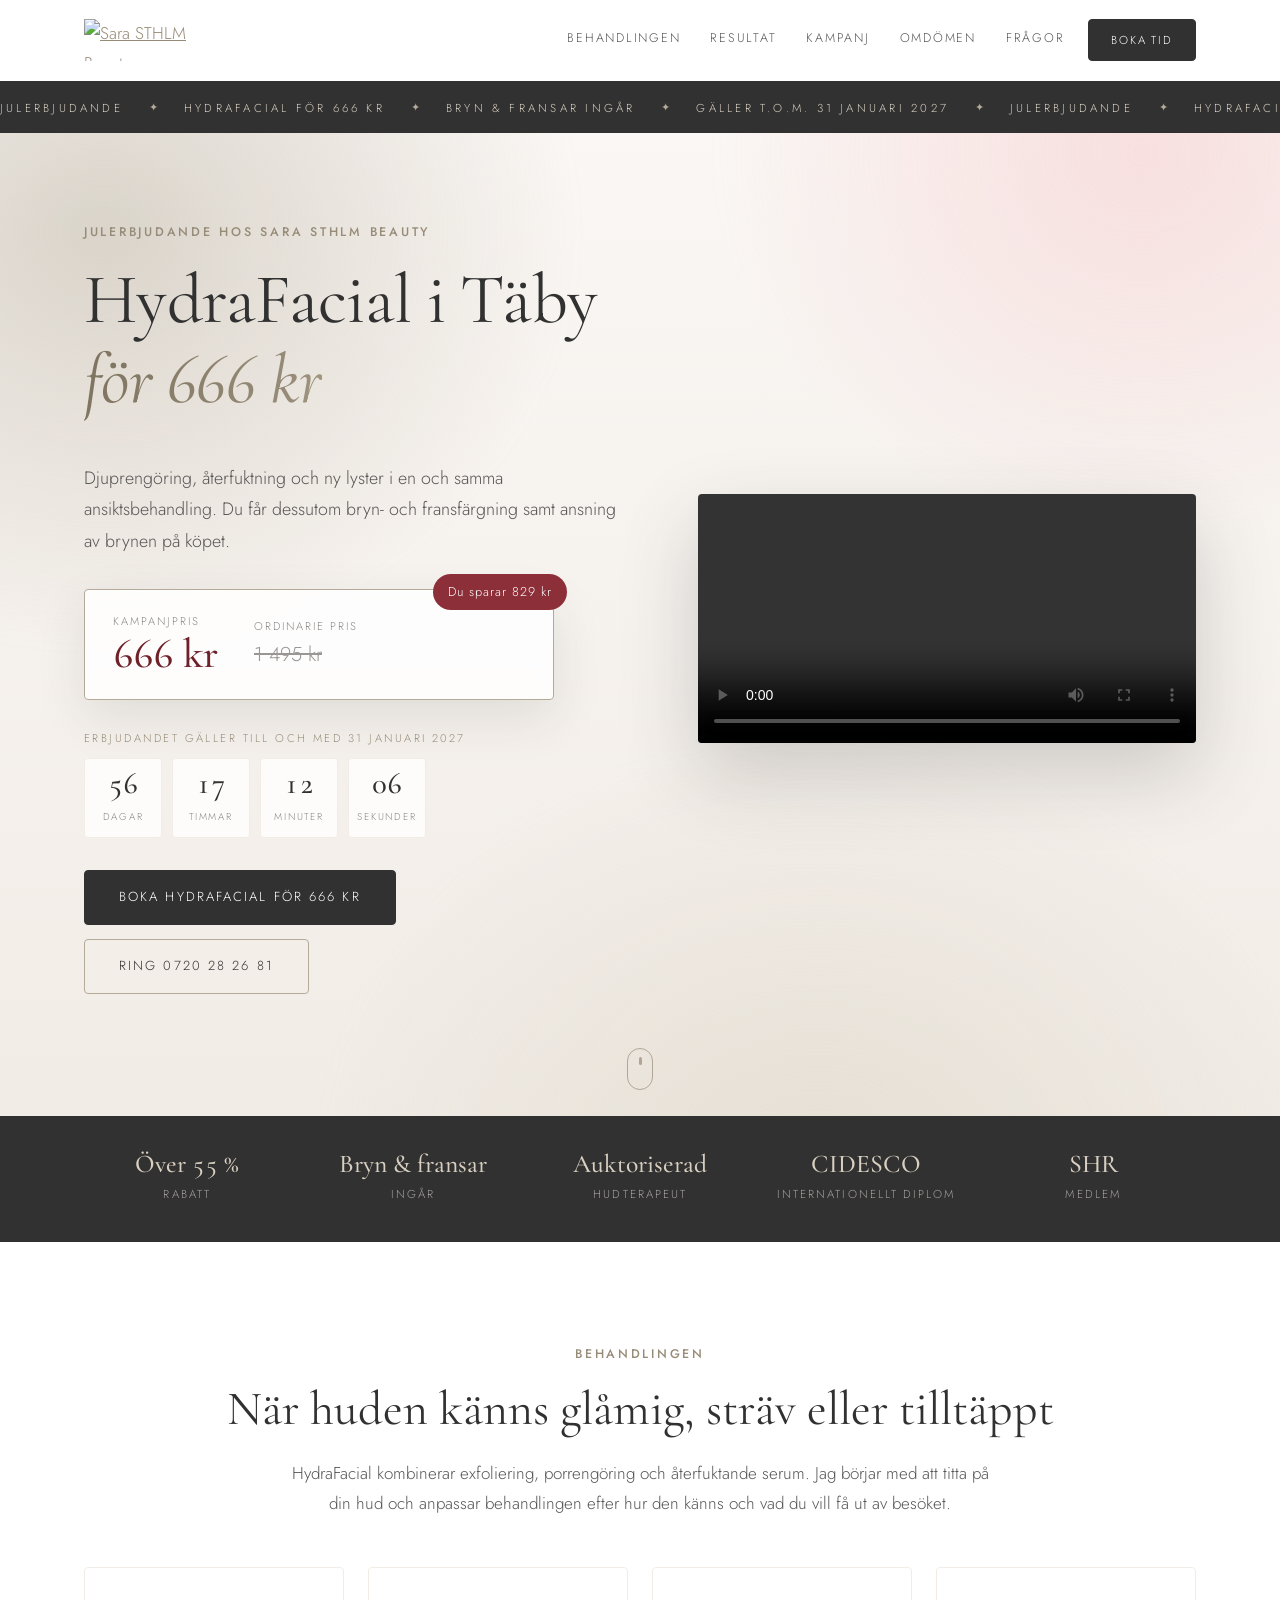
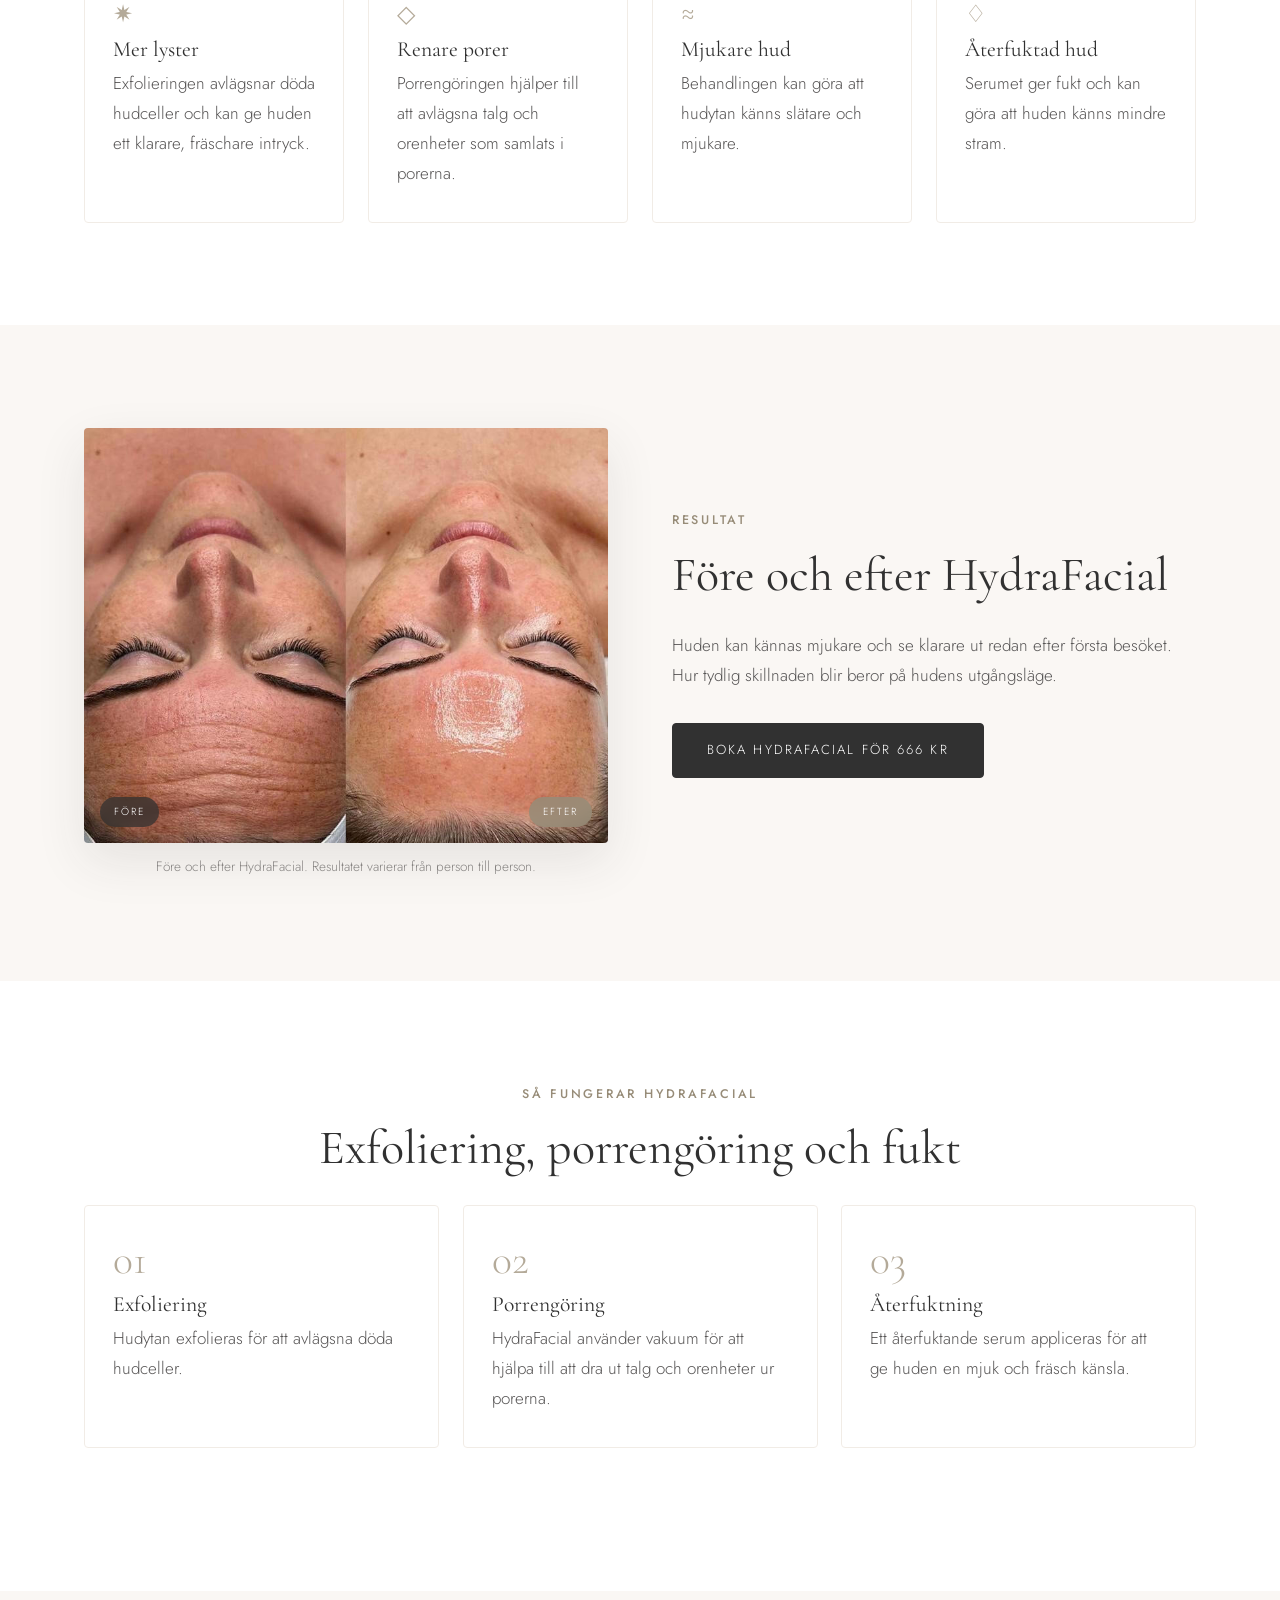
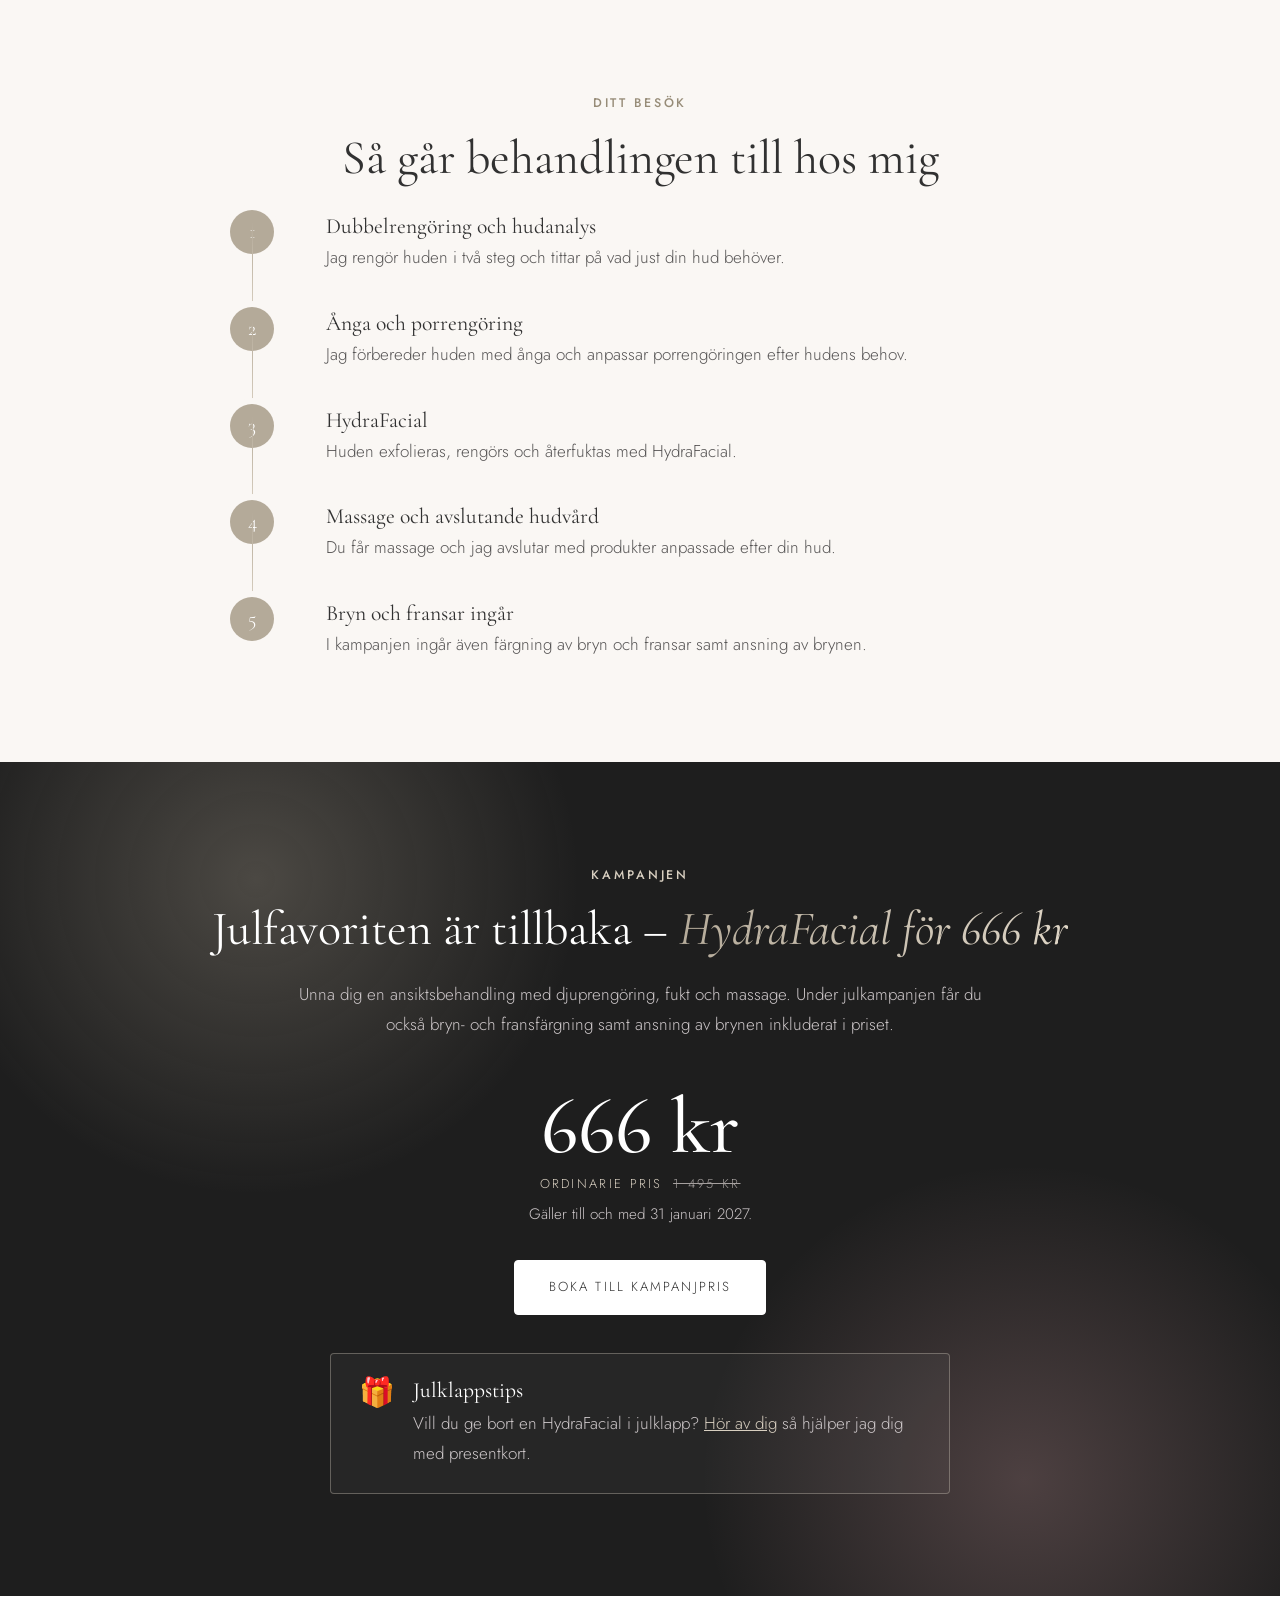
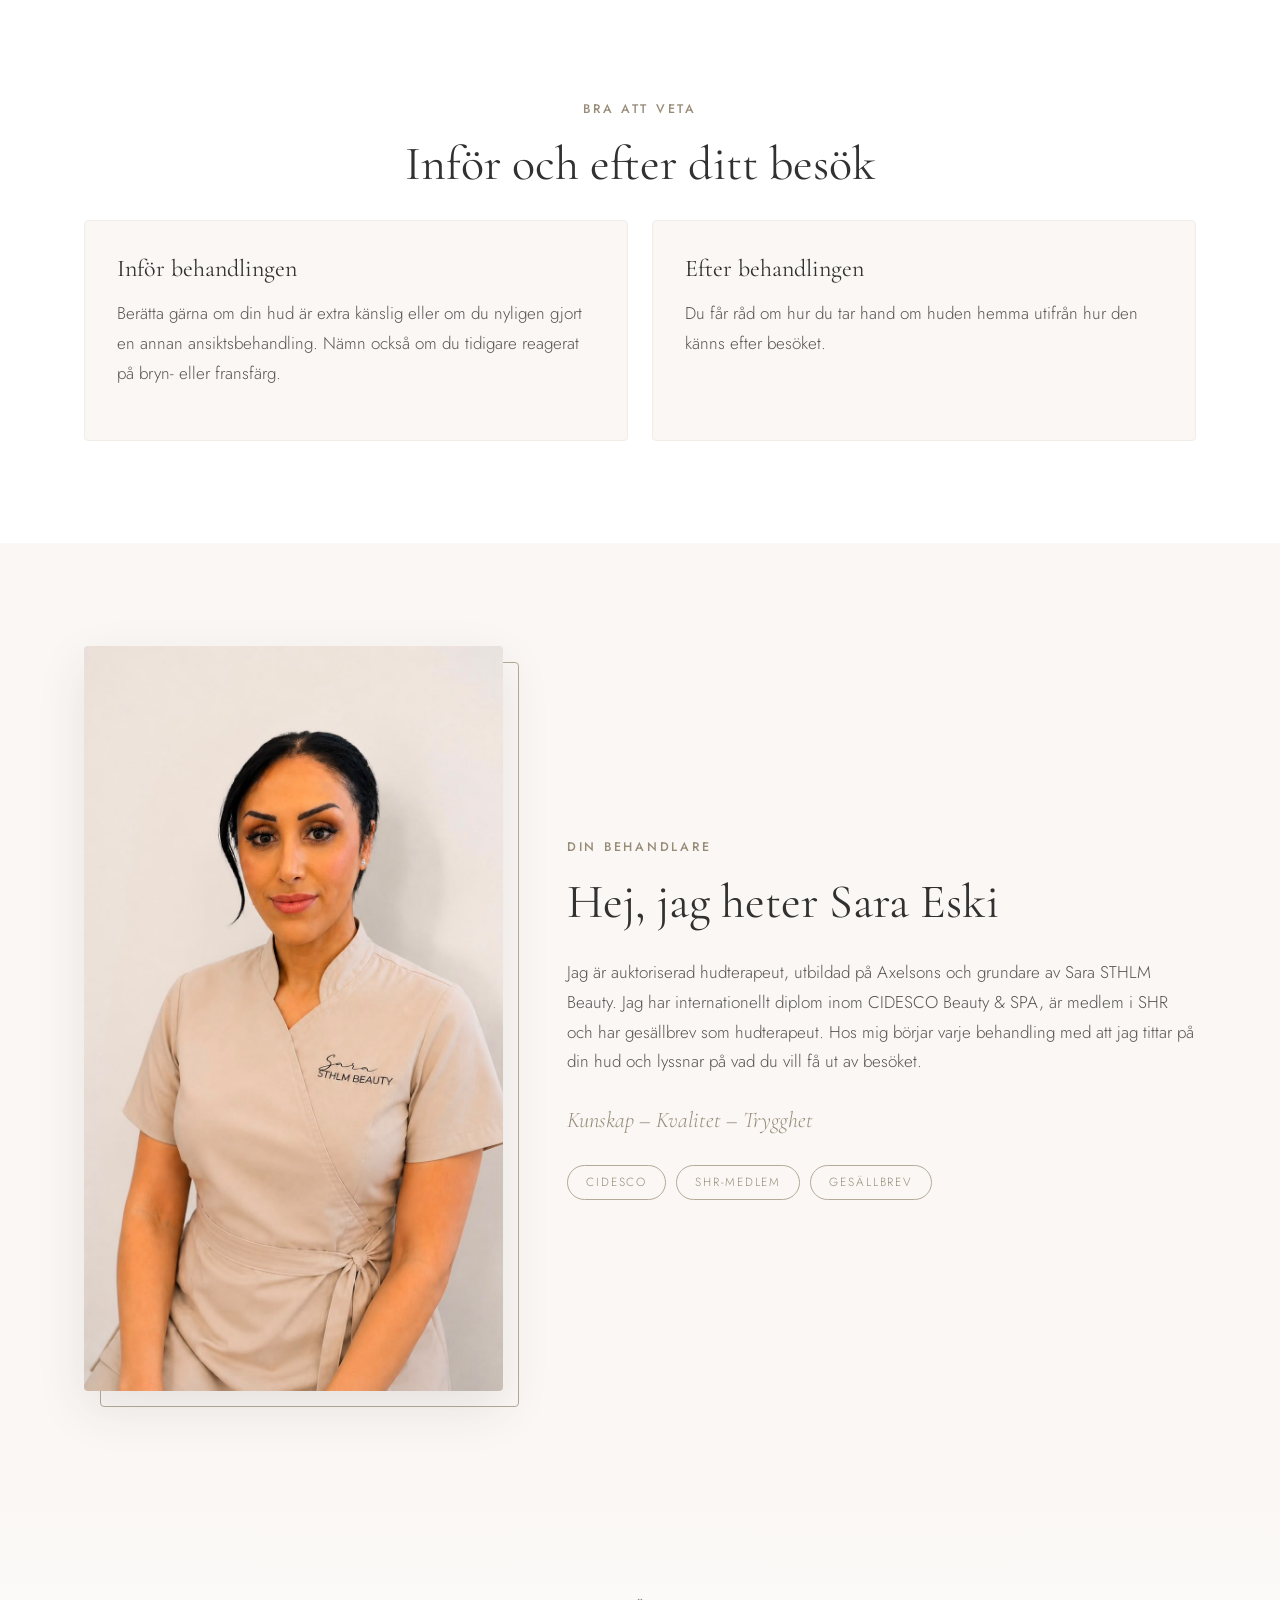
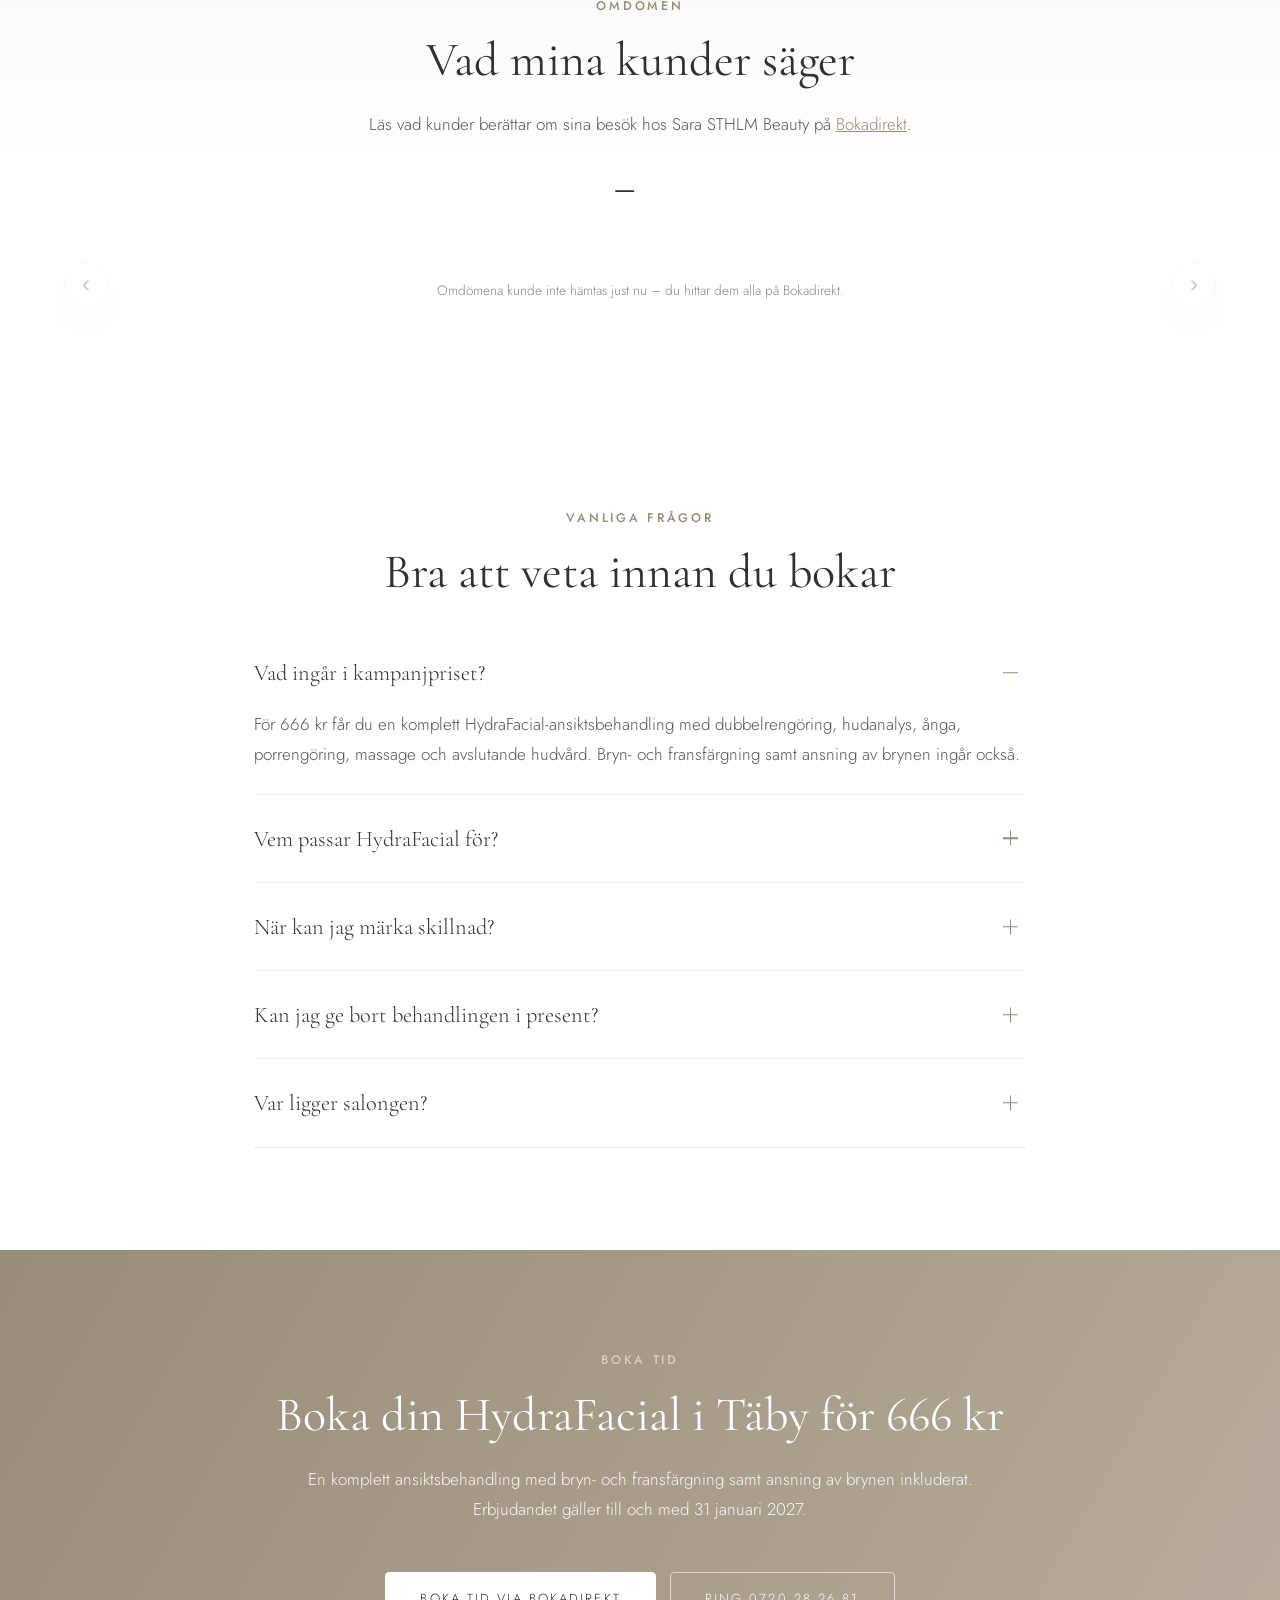
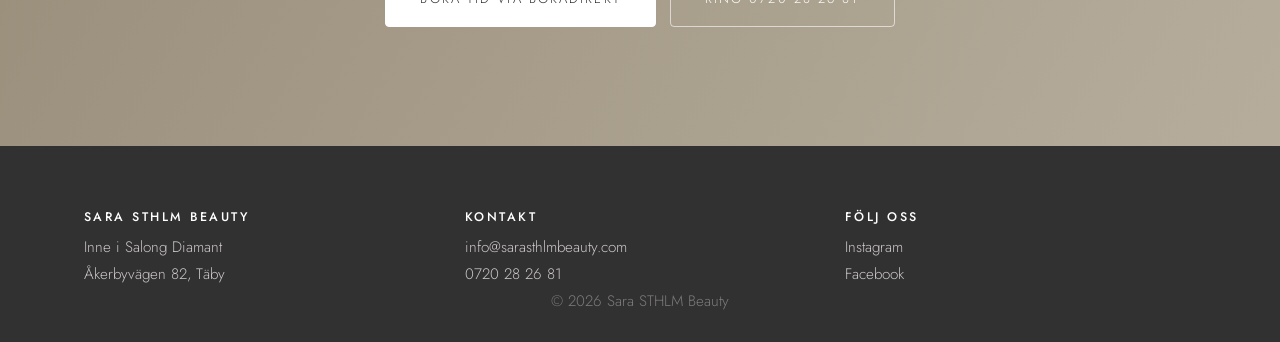
==== commit bb13e0f5: "Add new video file: VIDEO-2026-11-24-20-23-34.mp4" ====
--- a/hydrafacial-jul.html
+++ b/hydrafacial-jul.html
@@ -105,8 +105,10 @@
 
     <figure class="hero-img" data-reveal="right" data-tilt>
       <div class="hero-img-frame img-slot" data-placeholder="HydraFacial">
-        <!-- Lägg bilden i Images/hydrafacial-hero.jpg -->
-        <img src="Images/hydrafacial-hero.jpg" alt="HydraFacial-behandling hos Sara STHLM Beauty i Täby" width="1320" height="1620" fetchpriority="high" onerror="this.parentNode.classList.add('is-missing')">
+        <video controls playsinline preload="metadata" aria-label="HydraFacial-behandling hos Sara STHLM Beauty i Täby">
+          <source src="videos/VIDEO-2026-11-24-20-23-34.mp4" type="video/mp4">
+          Din webbläsare stöder inte video. <a href="videos/VIDEO-2026-11-24-20-23-34.mp4">Visa behandlingsvideon</a>.
+        </video>
       </div>
     </figure>
   </div>
@@ -162,8 +164,7 @@
   <div class="wrap result">
     <figure class="result-img" data-reveal="left">
       <div class="img-slot" data-placeholder="Före &amp; efter">
-        <!-- Lägg bilden i Images/hydrafacial-fore-efter.jpg -->
-        <img src="Images/hydrafacial-fore-efter.jpg" alt="Före och efter HydraFacial" loading="lazy" width="1320" height="1320" onerror="this.parentNode.classList.add('is-missing')">
+        <img src="Images/before-after.jpg" alt="Före och efter HydraFacial" loading="lazy" width="799" height="633" onerror="this.parentNode.classList.add('is-missing')">
         <span class="img-tag img-tag-before">Före</span>
         <span class="img-tag img-tag-after">Efter</span>
       </div>
--- a/jul.css
+++ b/jul.css
@@ -20,6 +20,7 @@
 /* Bildplatser – visar en snygg platshållare tills riktig bild finns */
 .img-slot { position: relative; overflow: hidden; border-radius: var(--radius); }
 .img-slot img { width: 100%; }
+.hero-img-frame video { display: block; width: 100%; }
 .img-slot.is-missing {
   aspect-ratio: 4 / 5;
   background:
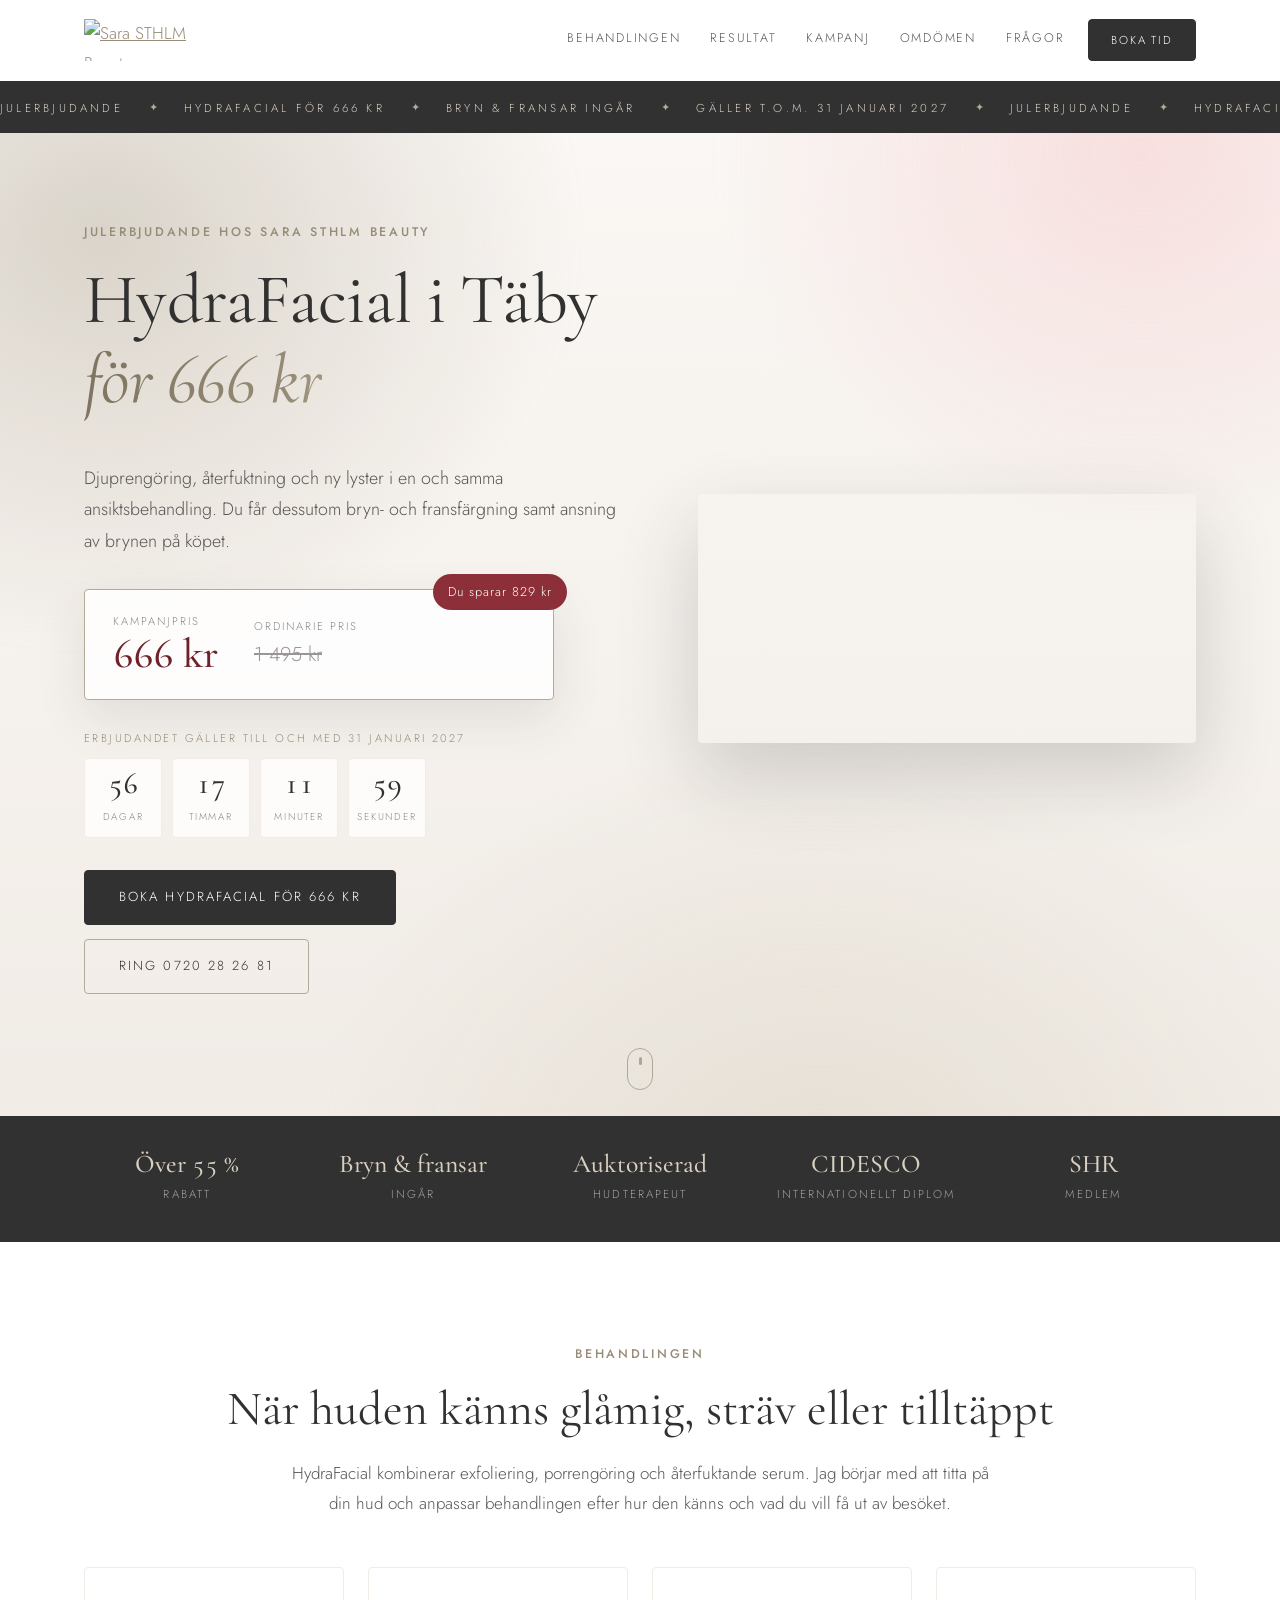
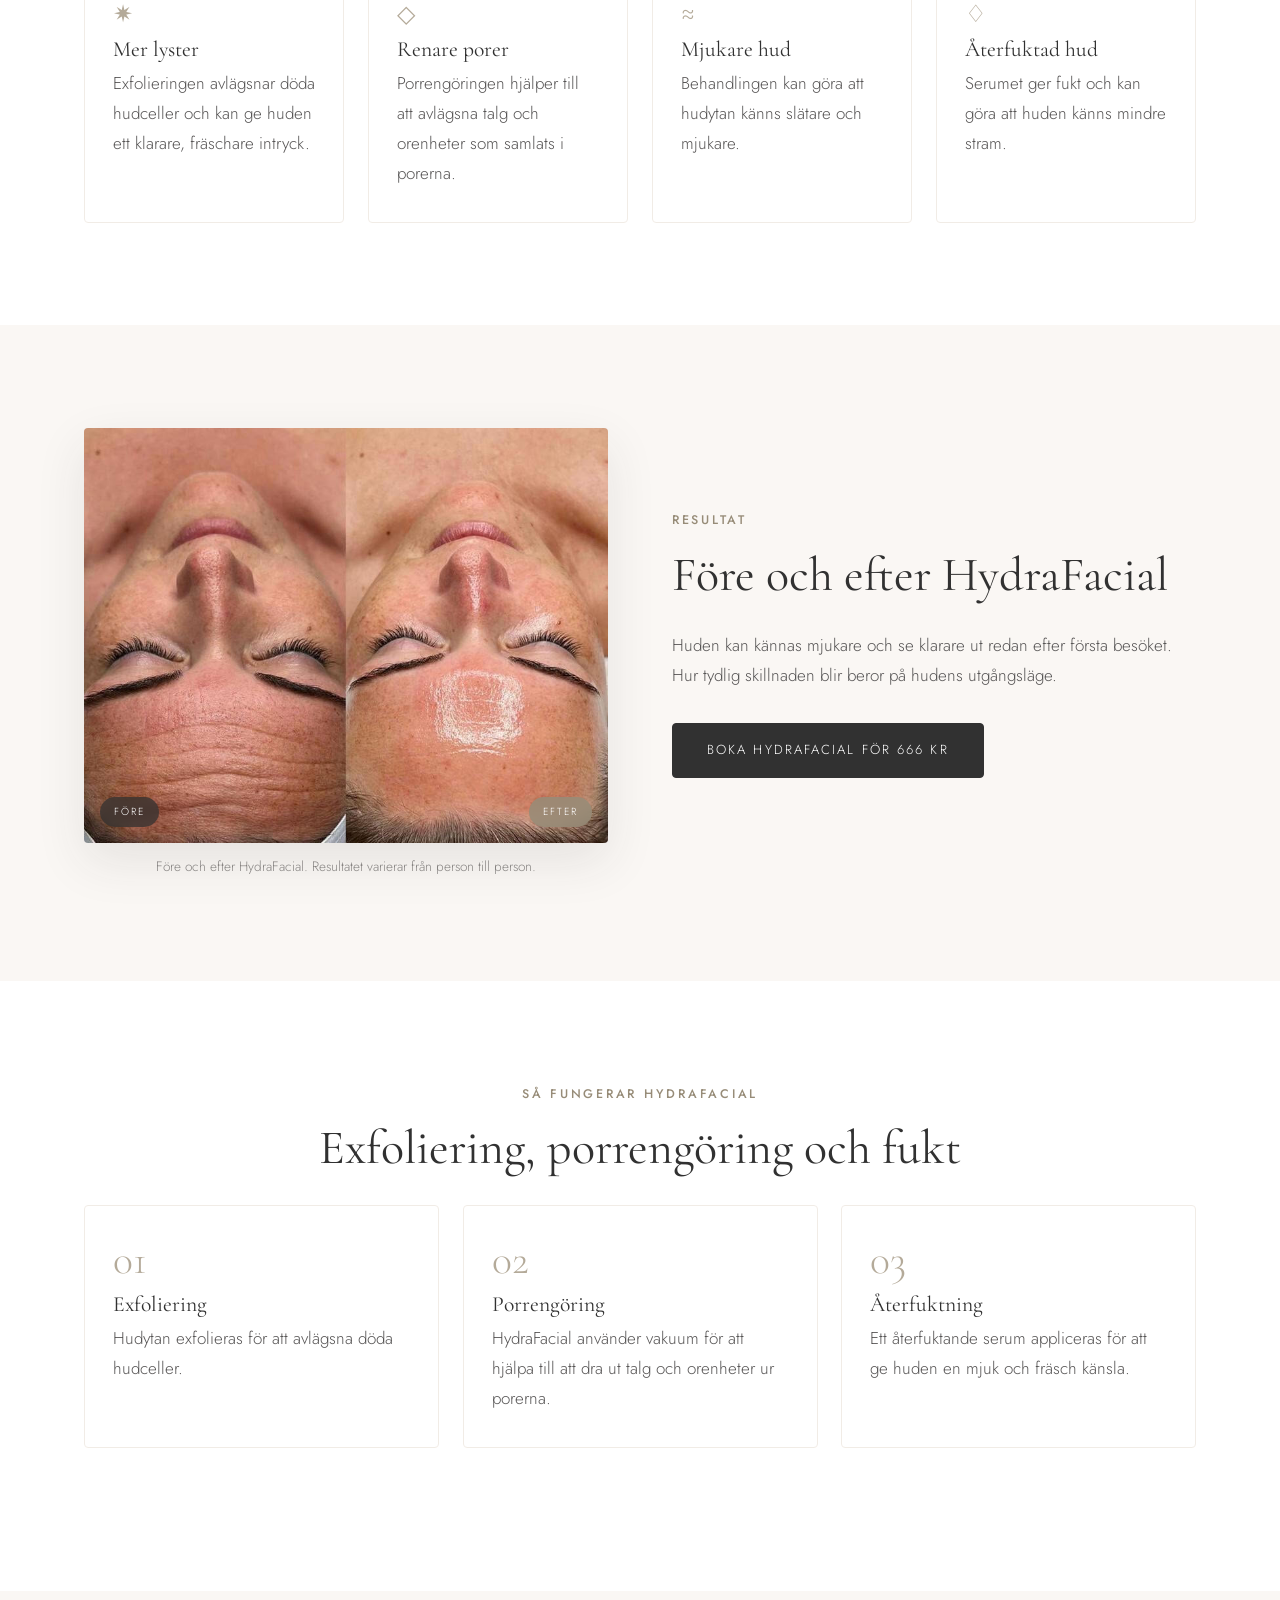
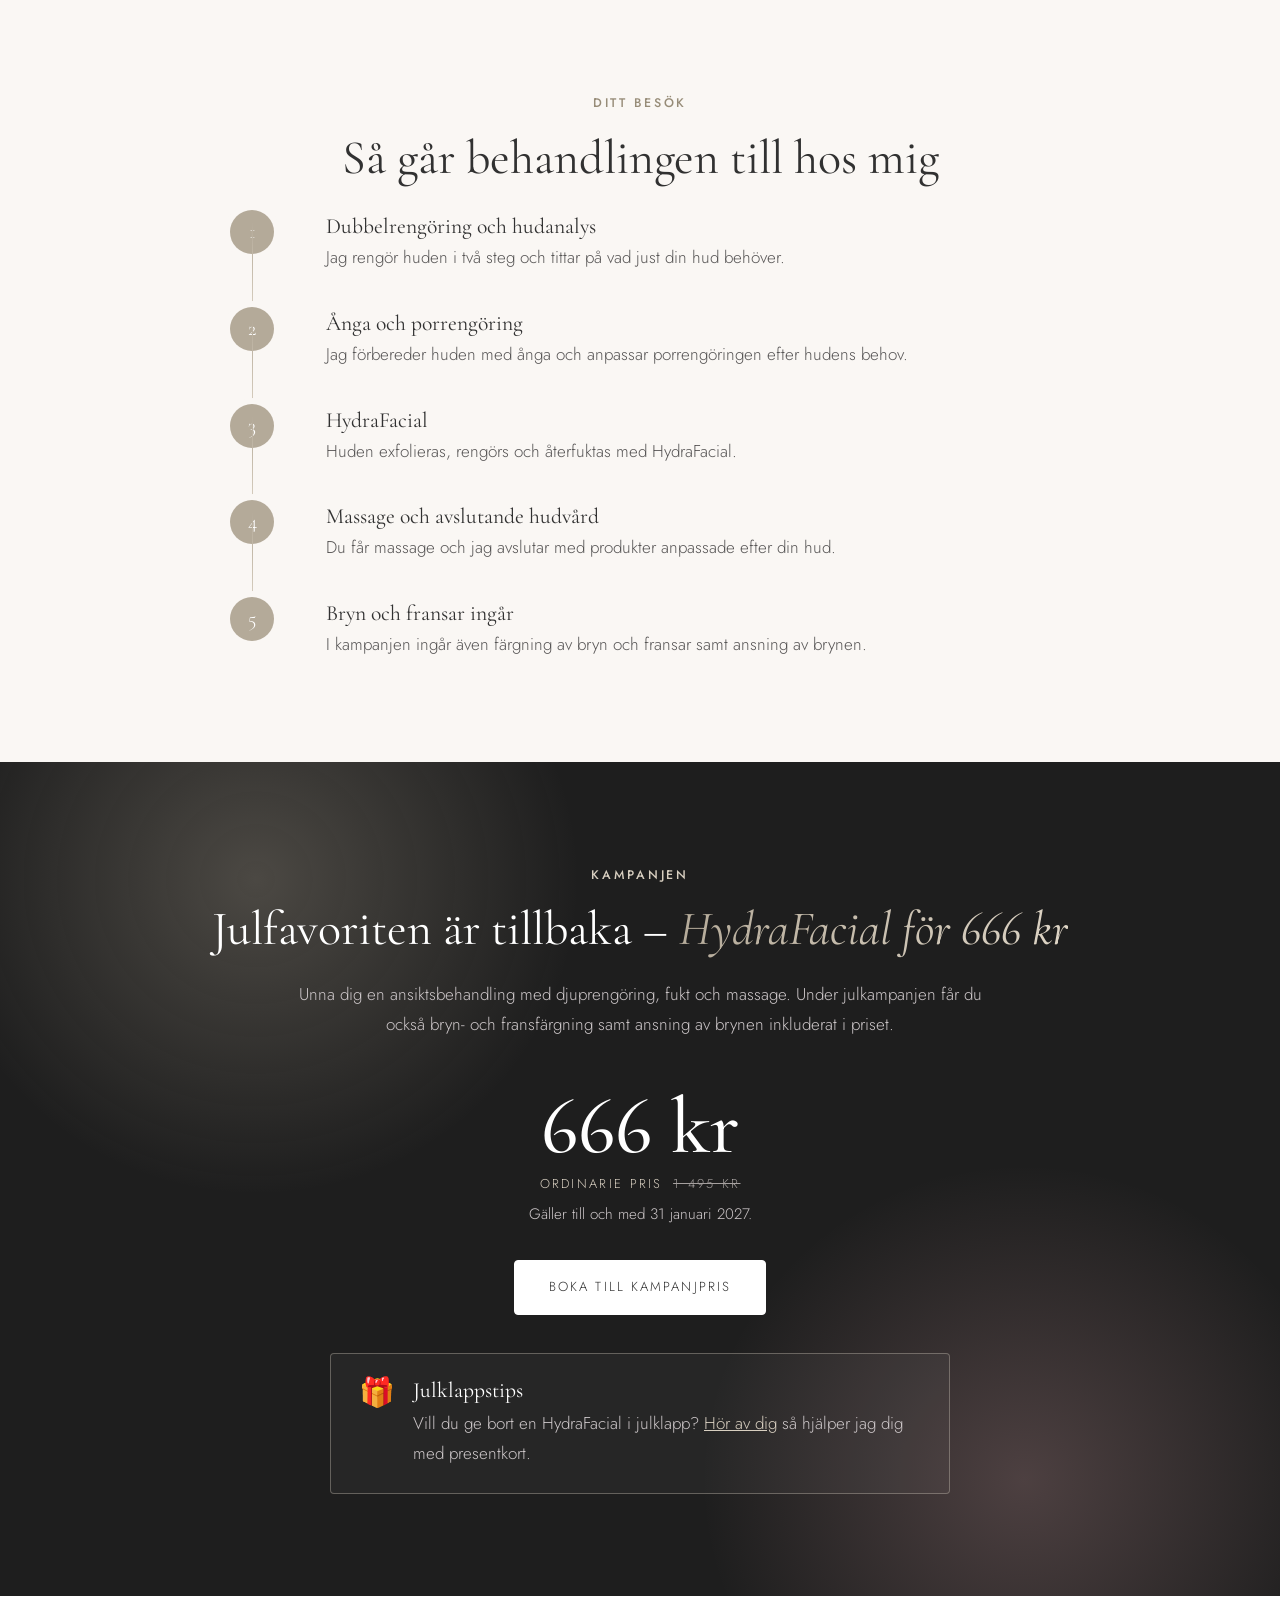
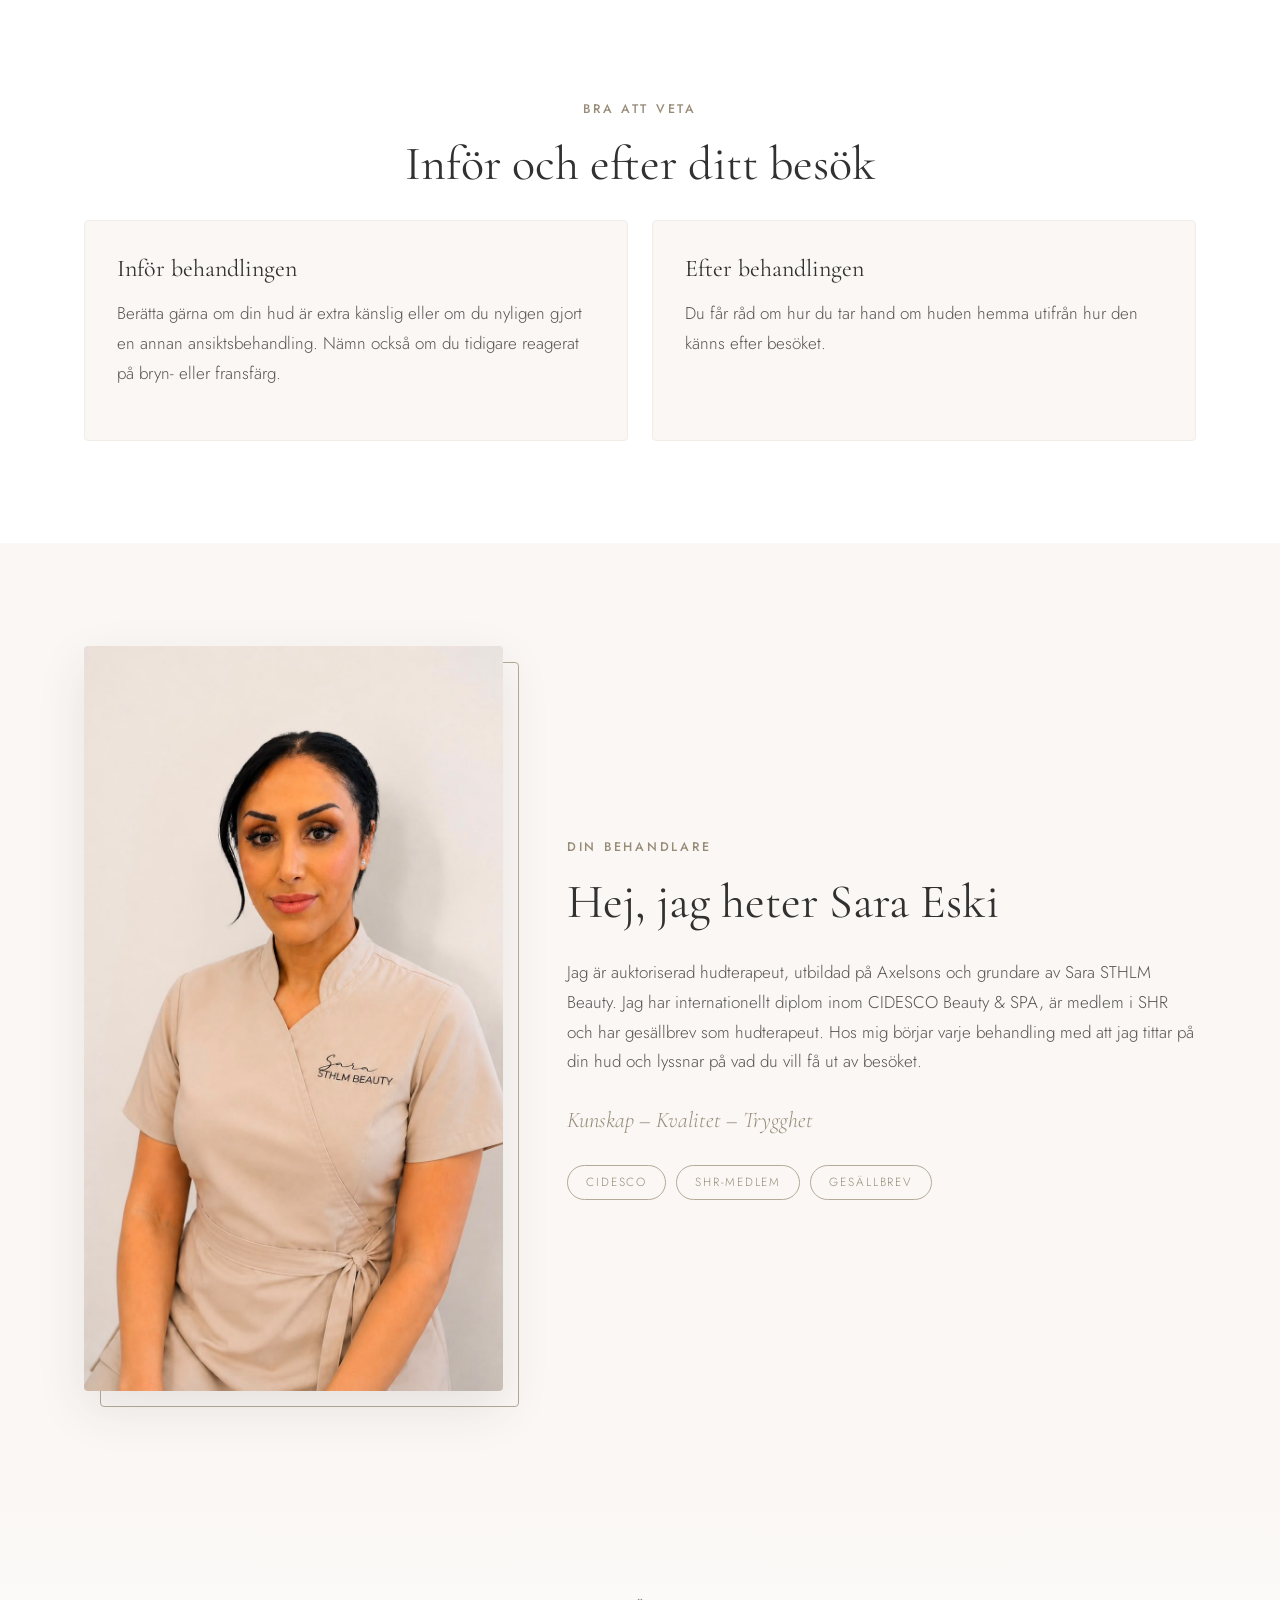
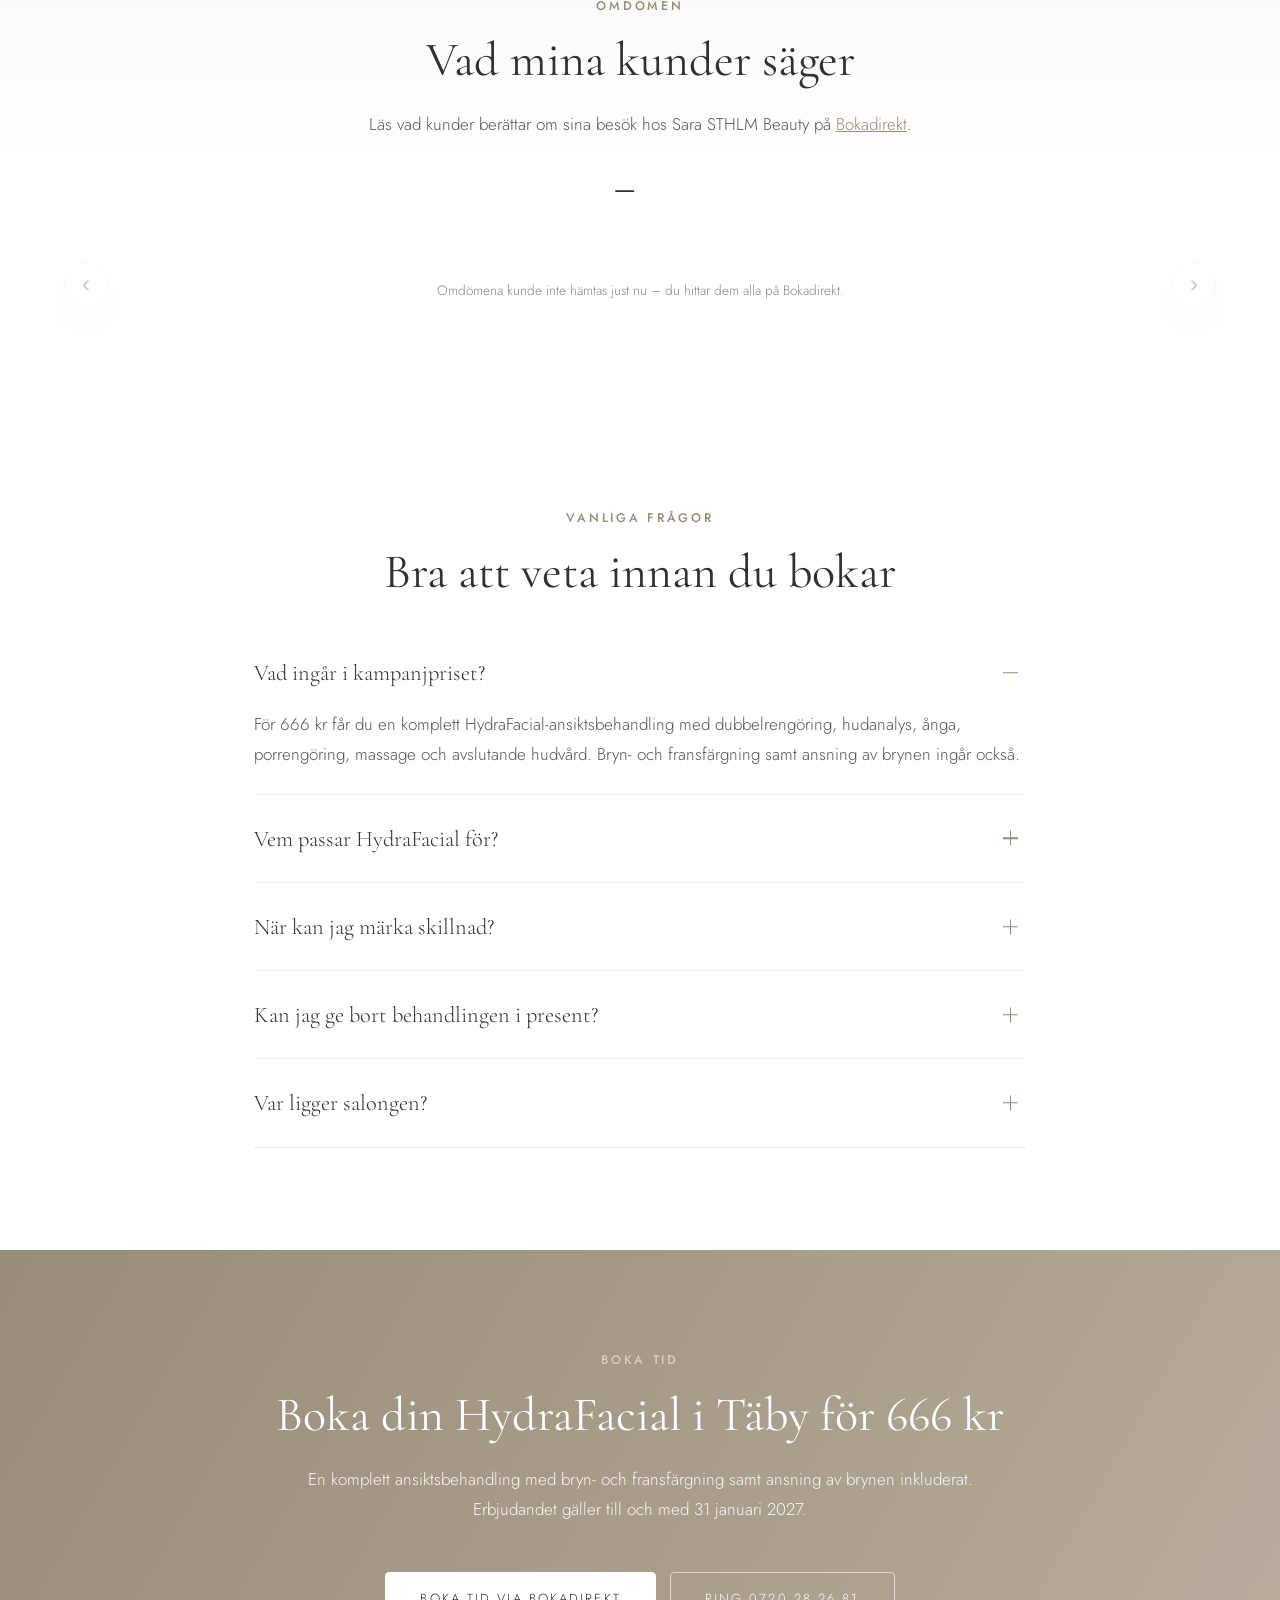
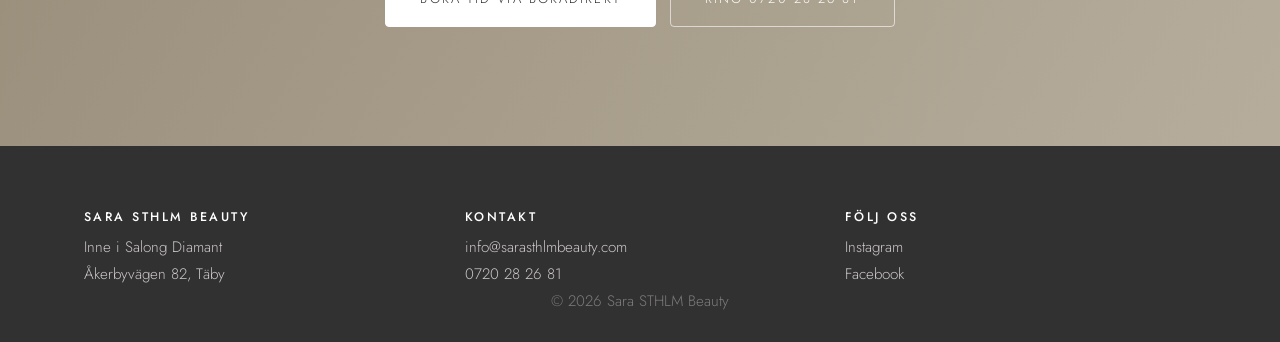
==== commit eb89435d: "Update video element to autoplay, mute, and loop for enhanced user experience" ====
--- a/hydrafacial-jul.html
+++ b/hydrafacial-jul.html
@@ -105,7 +105,7 @@
 
     <figure class="hero-img" data-reveal="right" data-tilt>
       <div class="hero-img-frame img-slot" data-placeholder="HydraFacial">
-        <video controls playsinline preload="metadata" aria-label="HydraFacial-behandling hos Sara STHLM Beauty i Täby">
+        <video autoplay muted loop playsinline preload="auto" aria-label="HydraFacial-behandling hos Sara STHLM Beauty i Täby">
           <source src="videos/VIDEO-2026-11-24-20-23-34.mp4" type="video/mp4">
           Din webbläsare stöder inte video. <a href="videos/VIDEO-2026-11-24-20-23-34.mp4">Visa behandlingsvideon</a>.
         </video>
